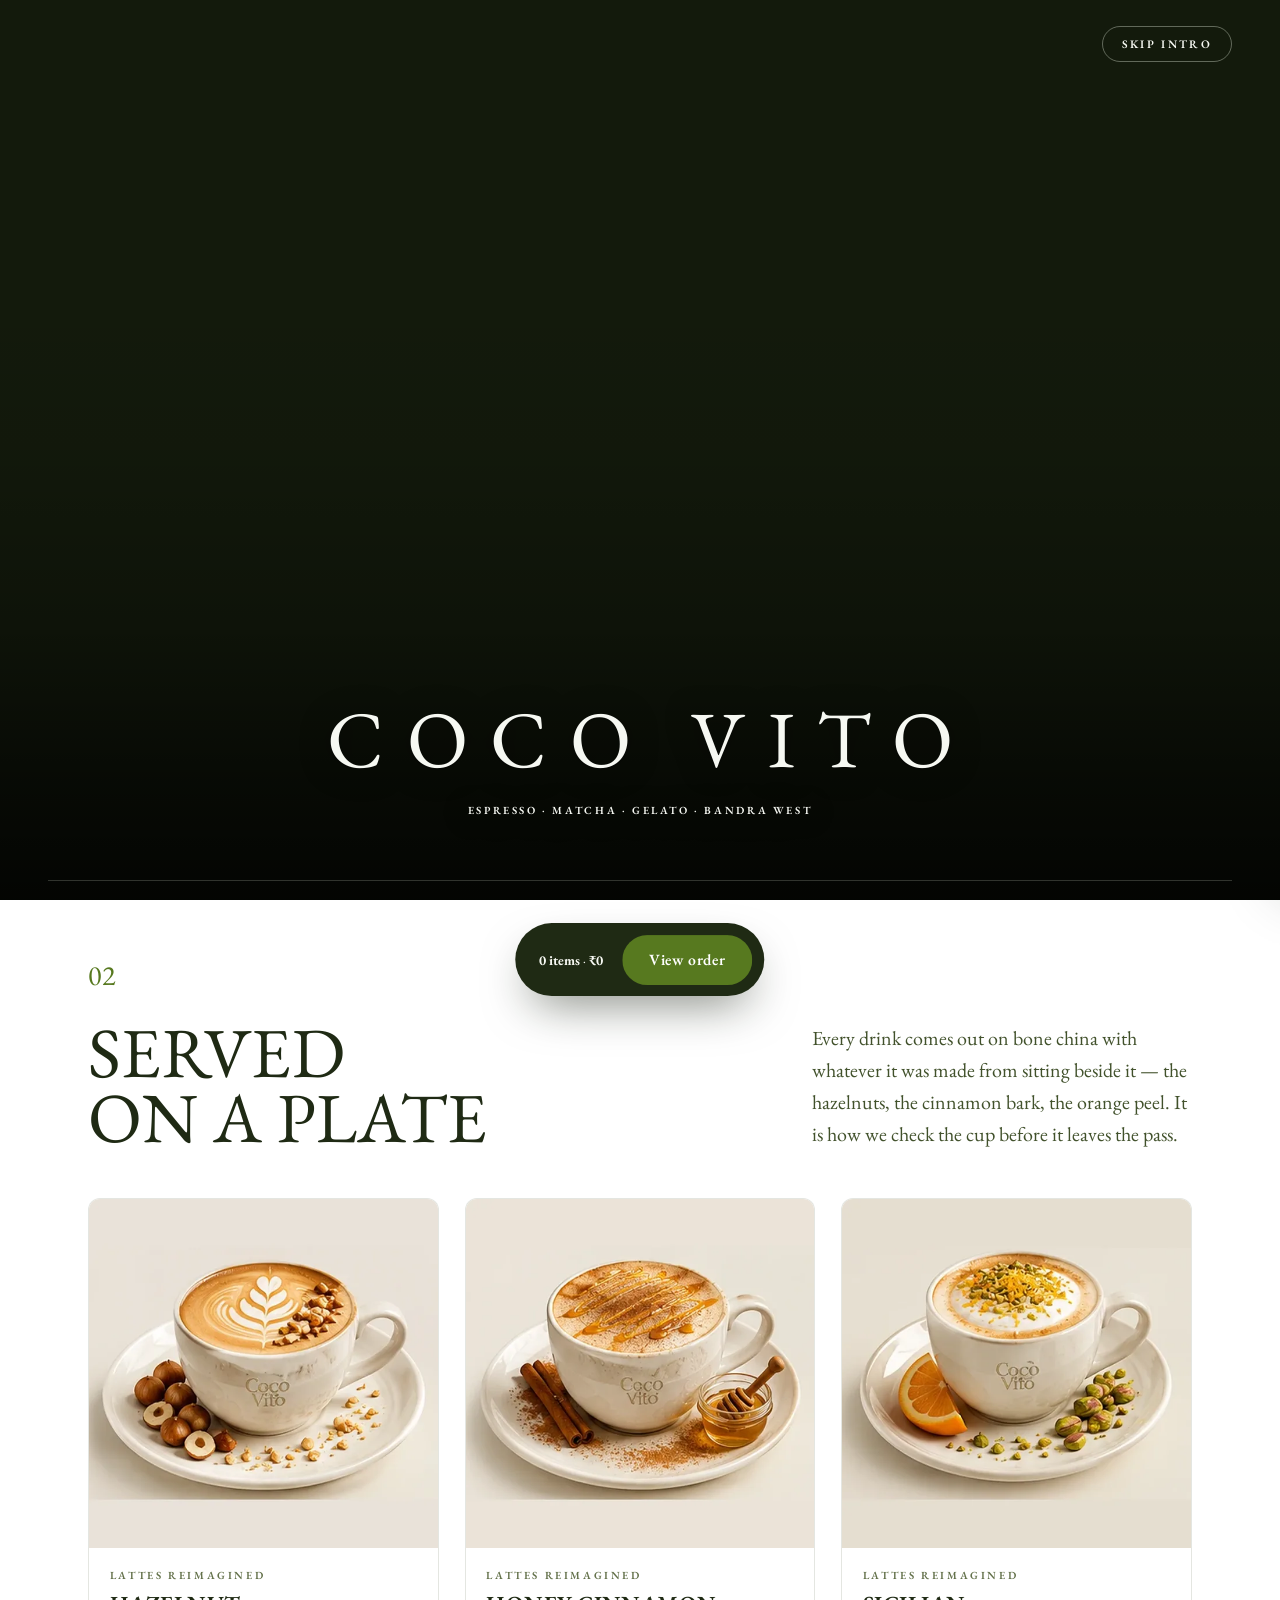
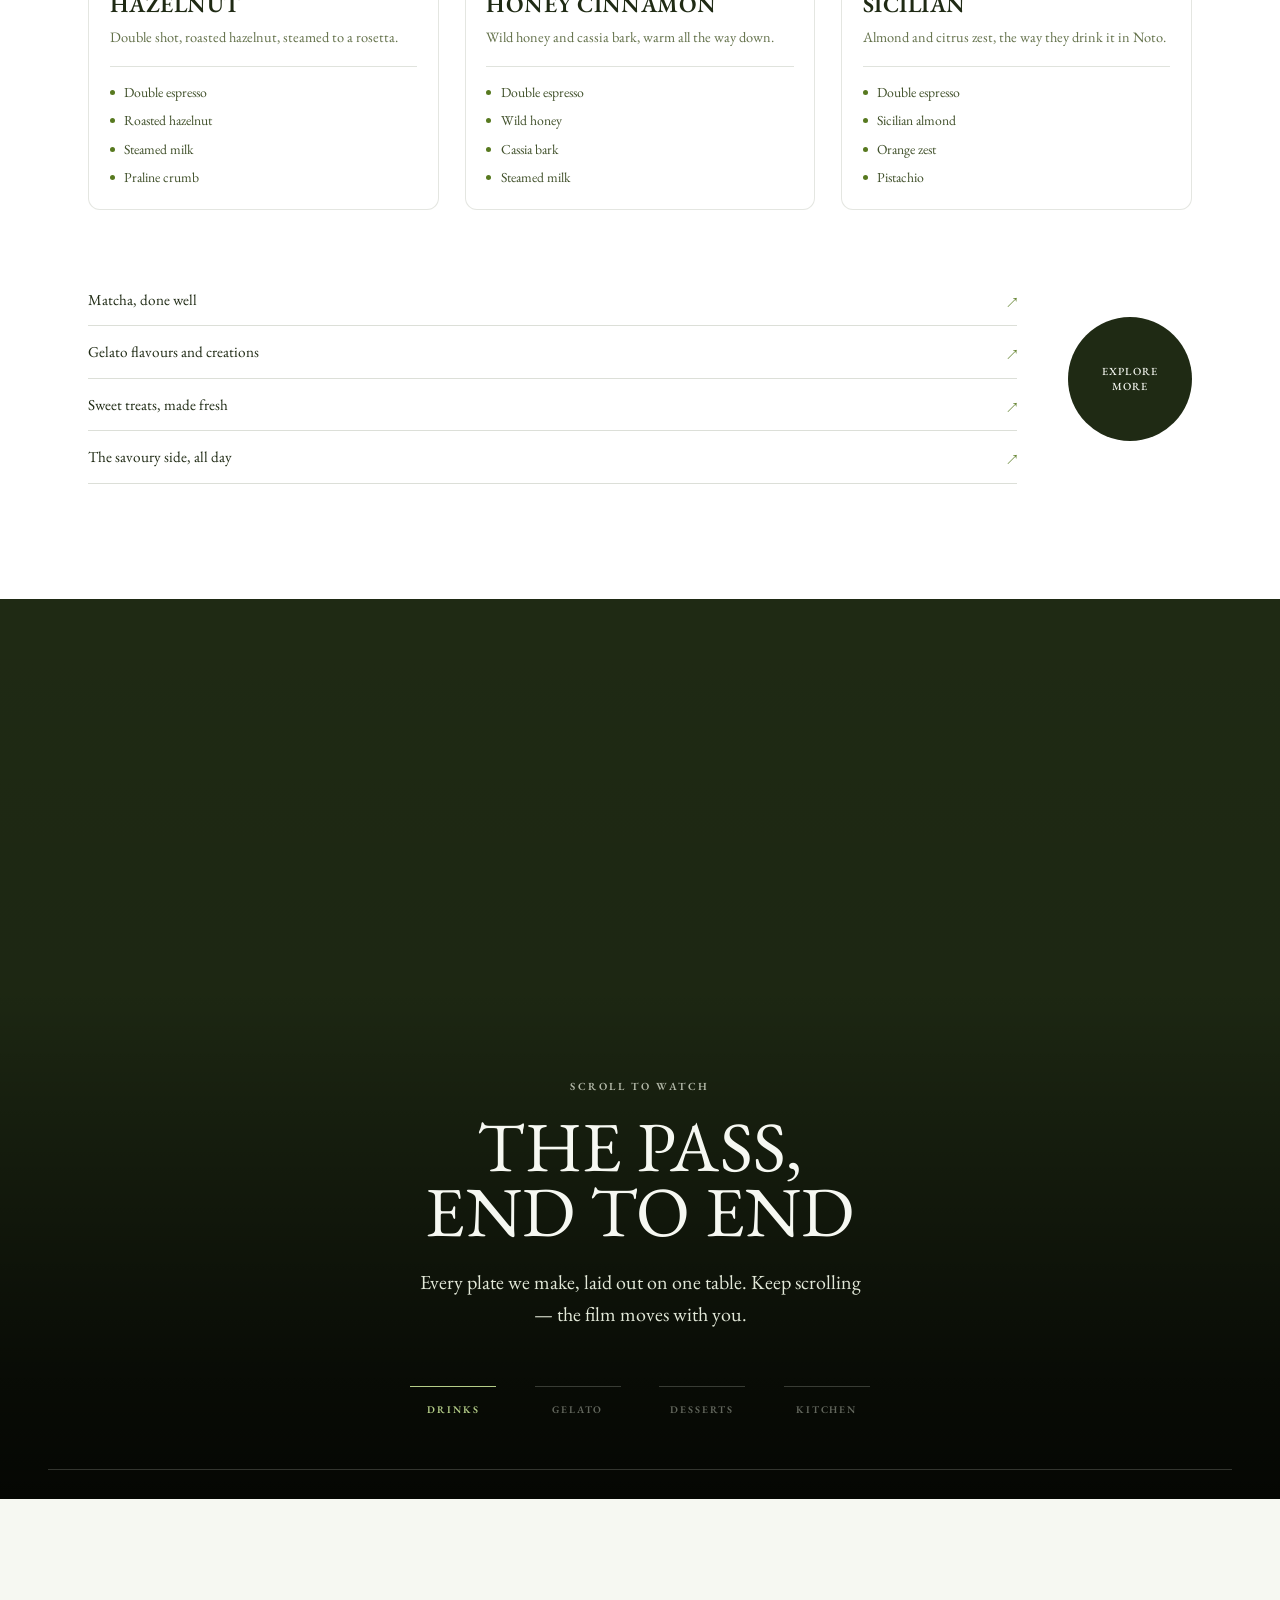
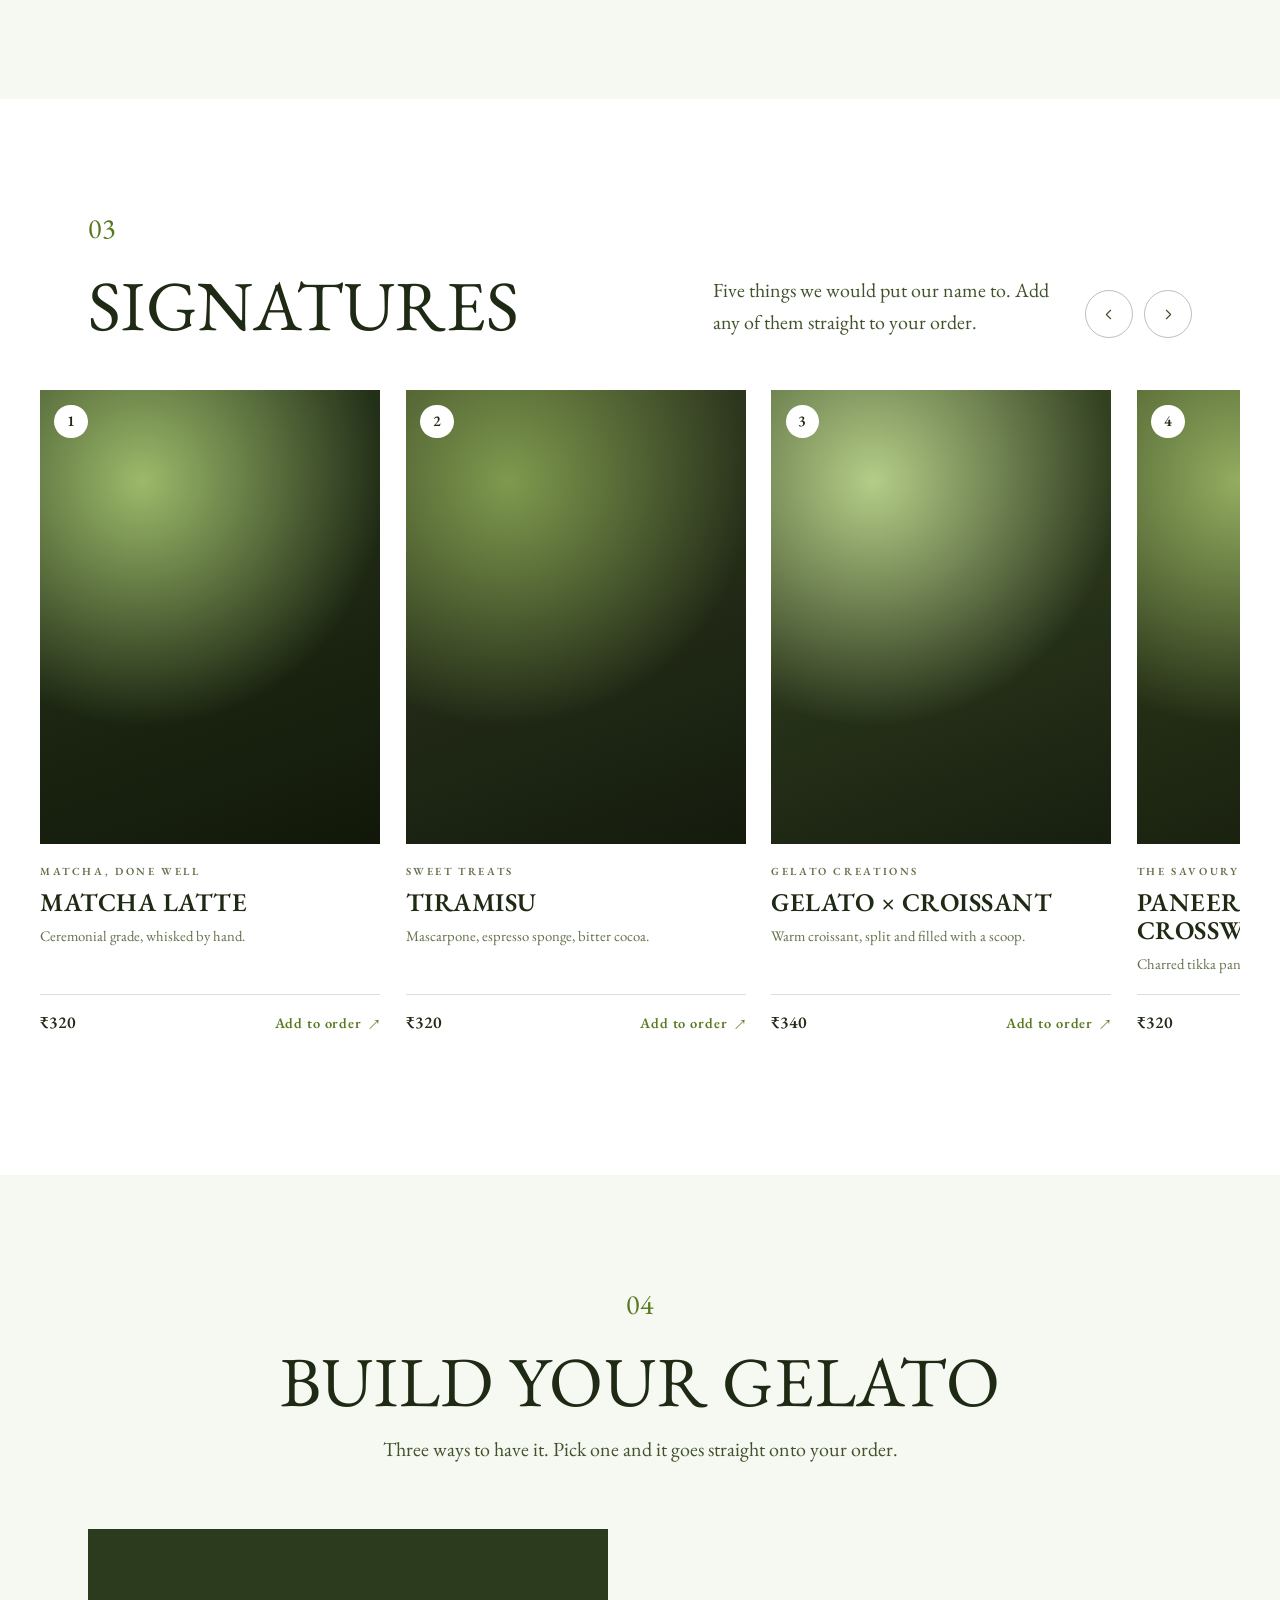
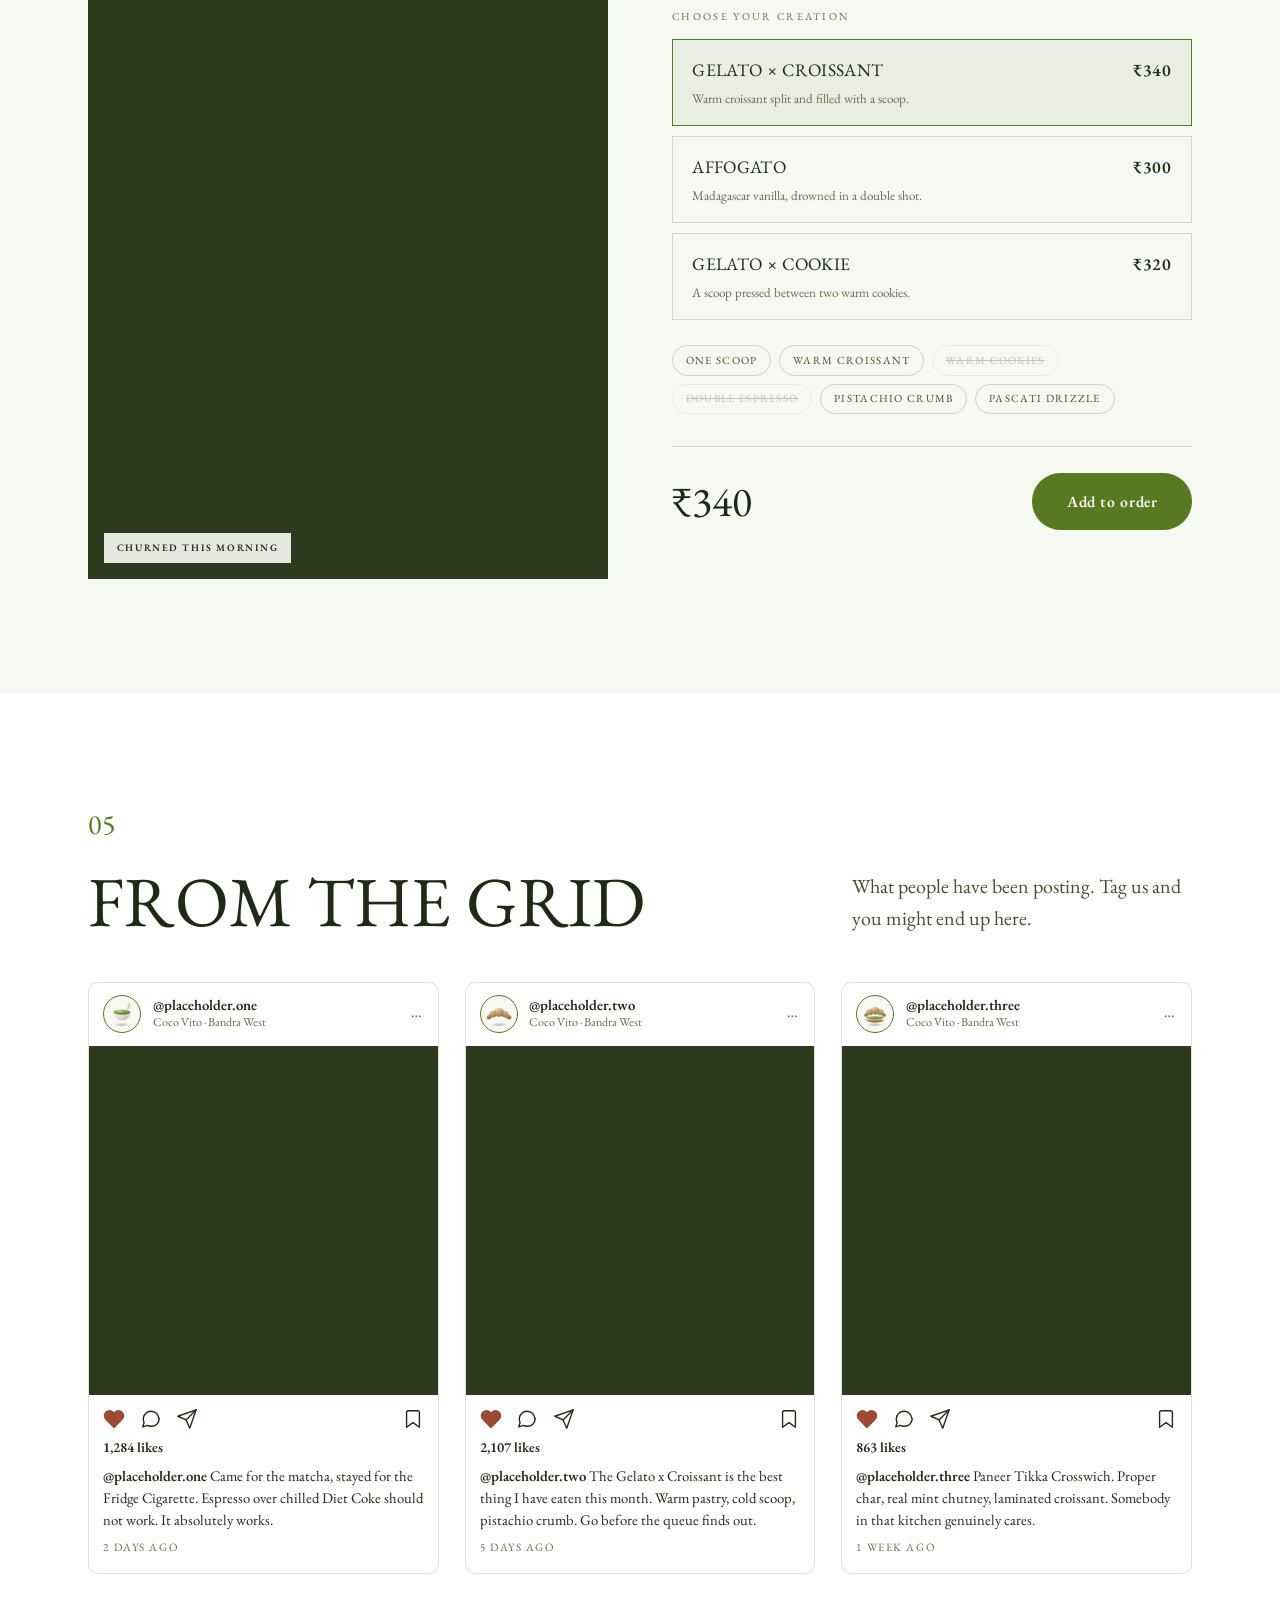
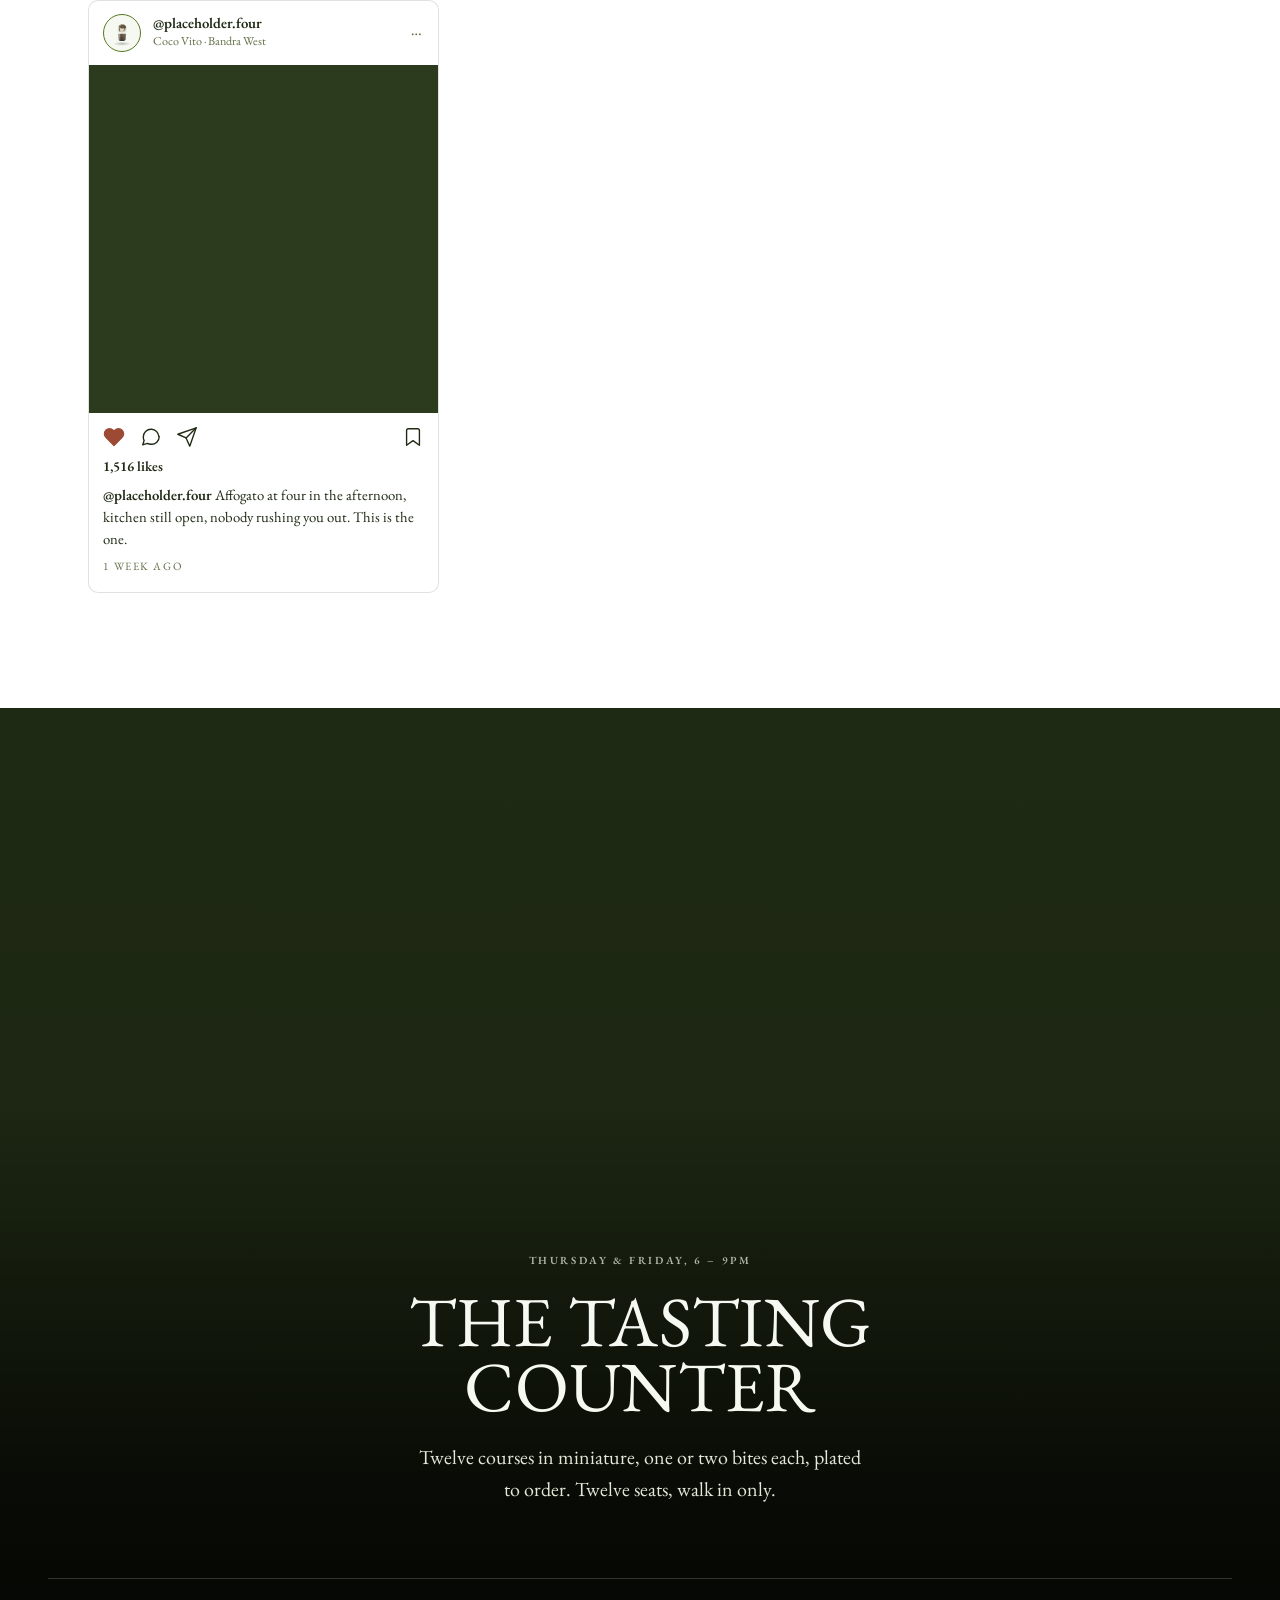
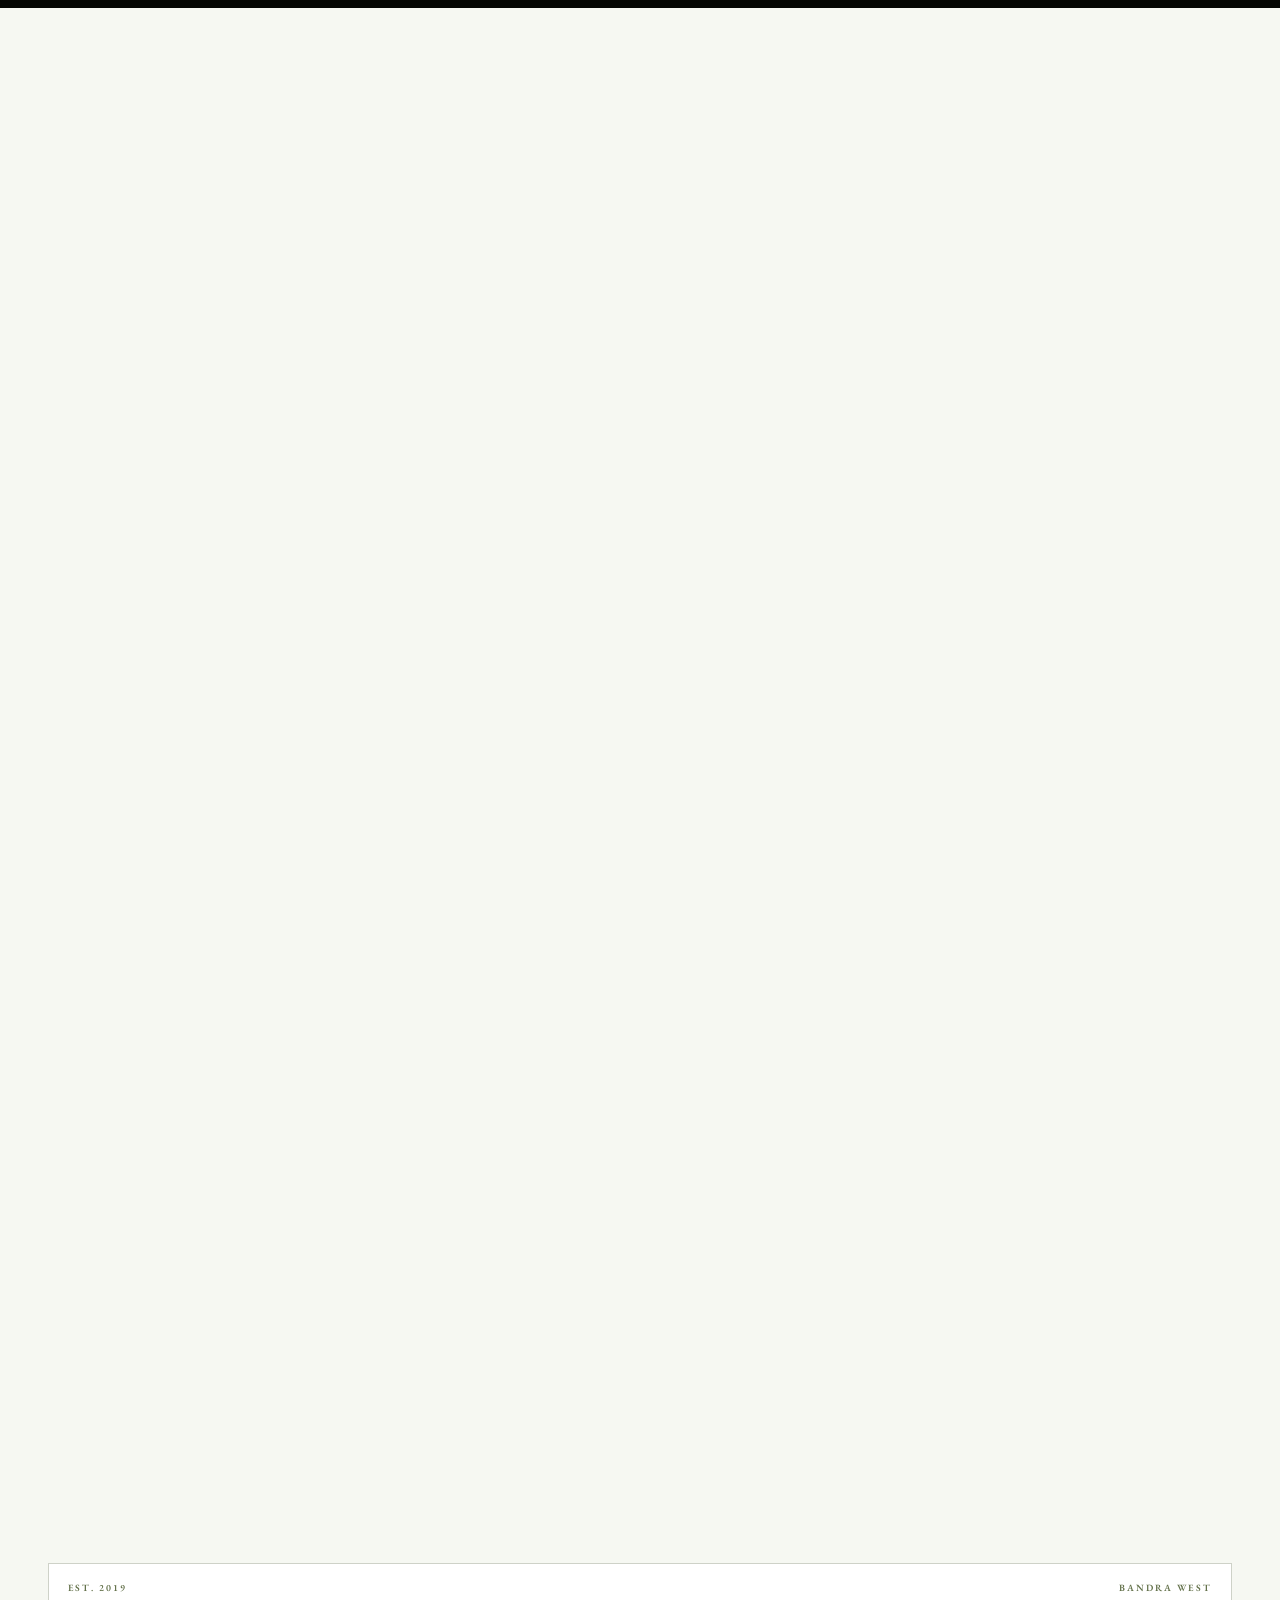
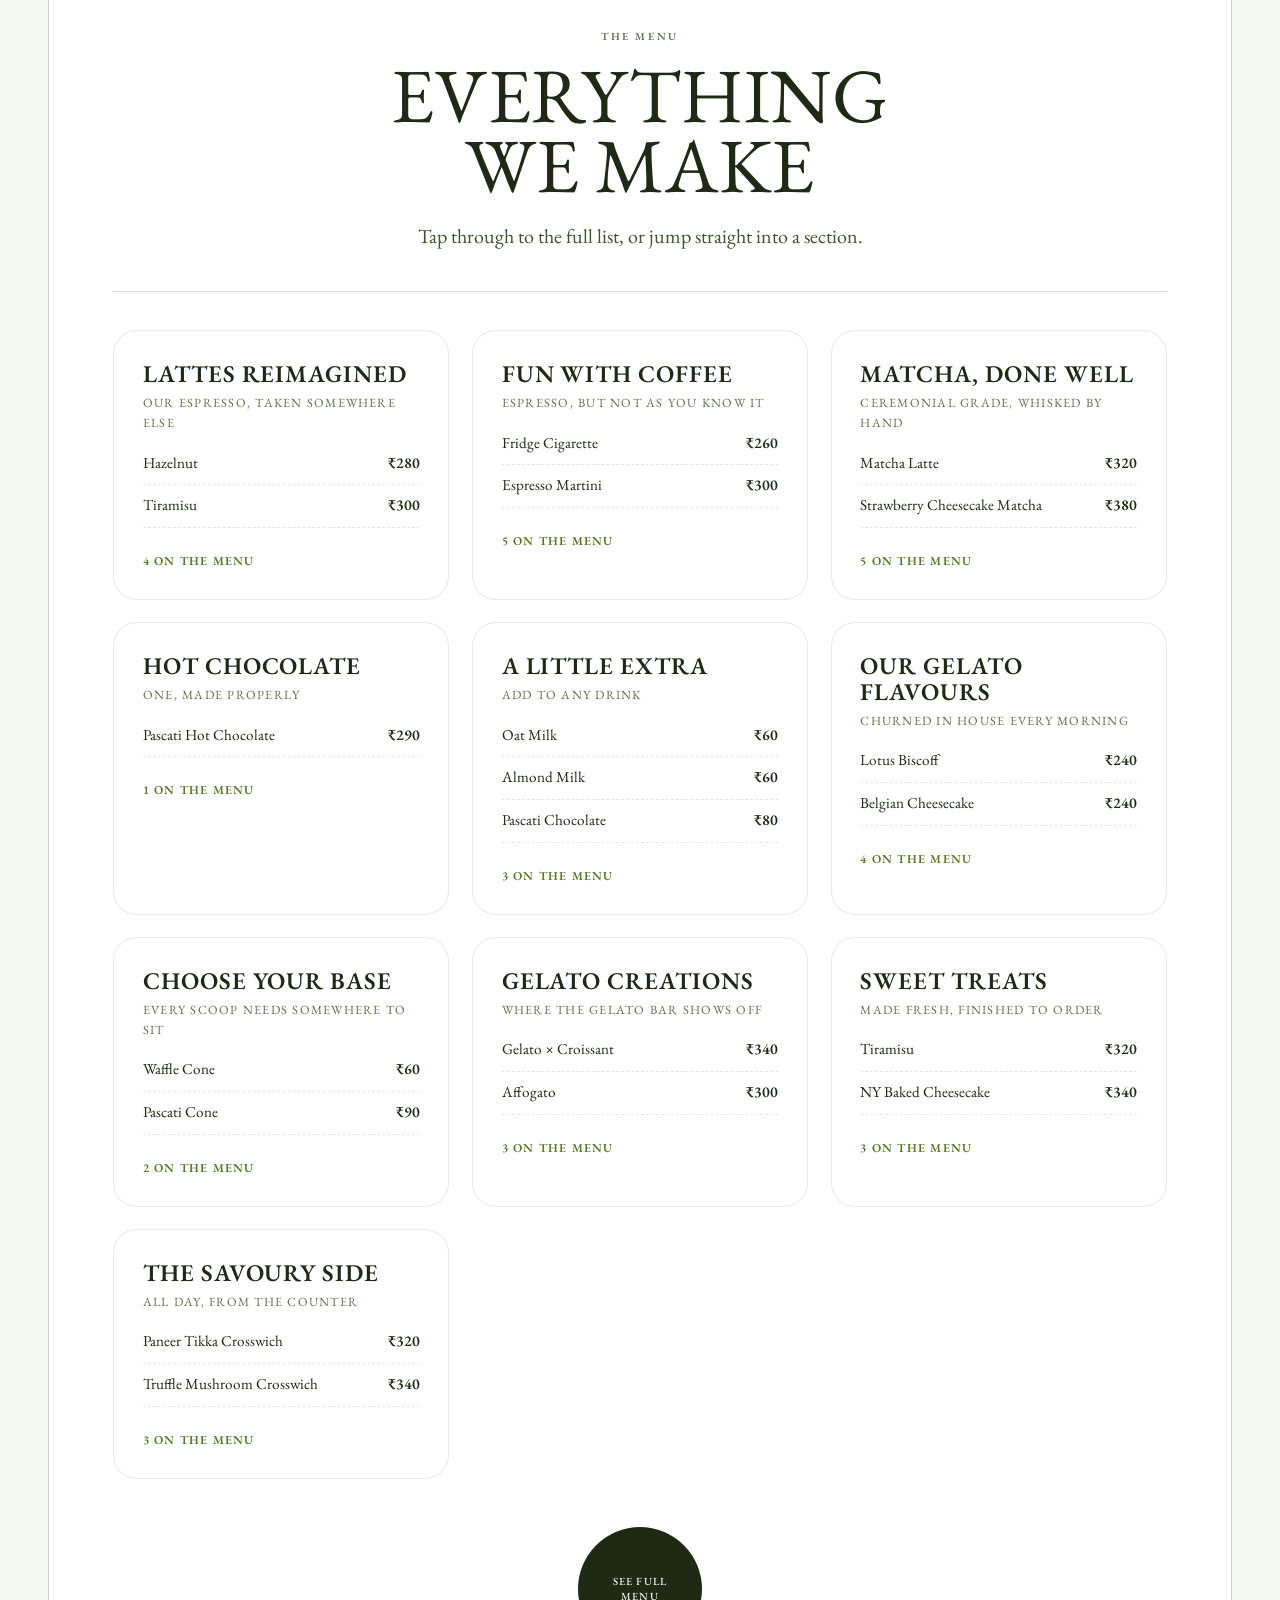
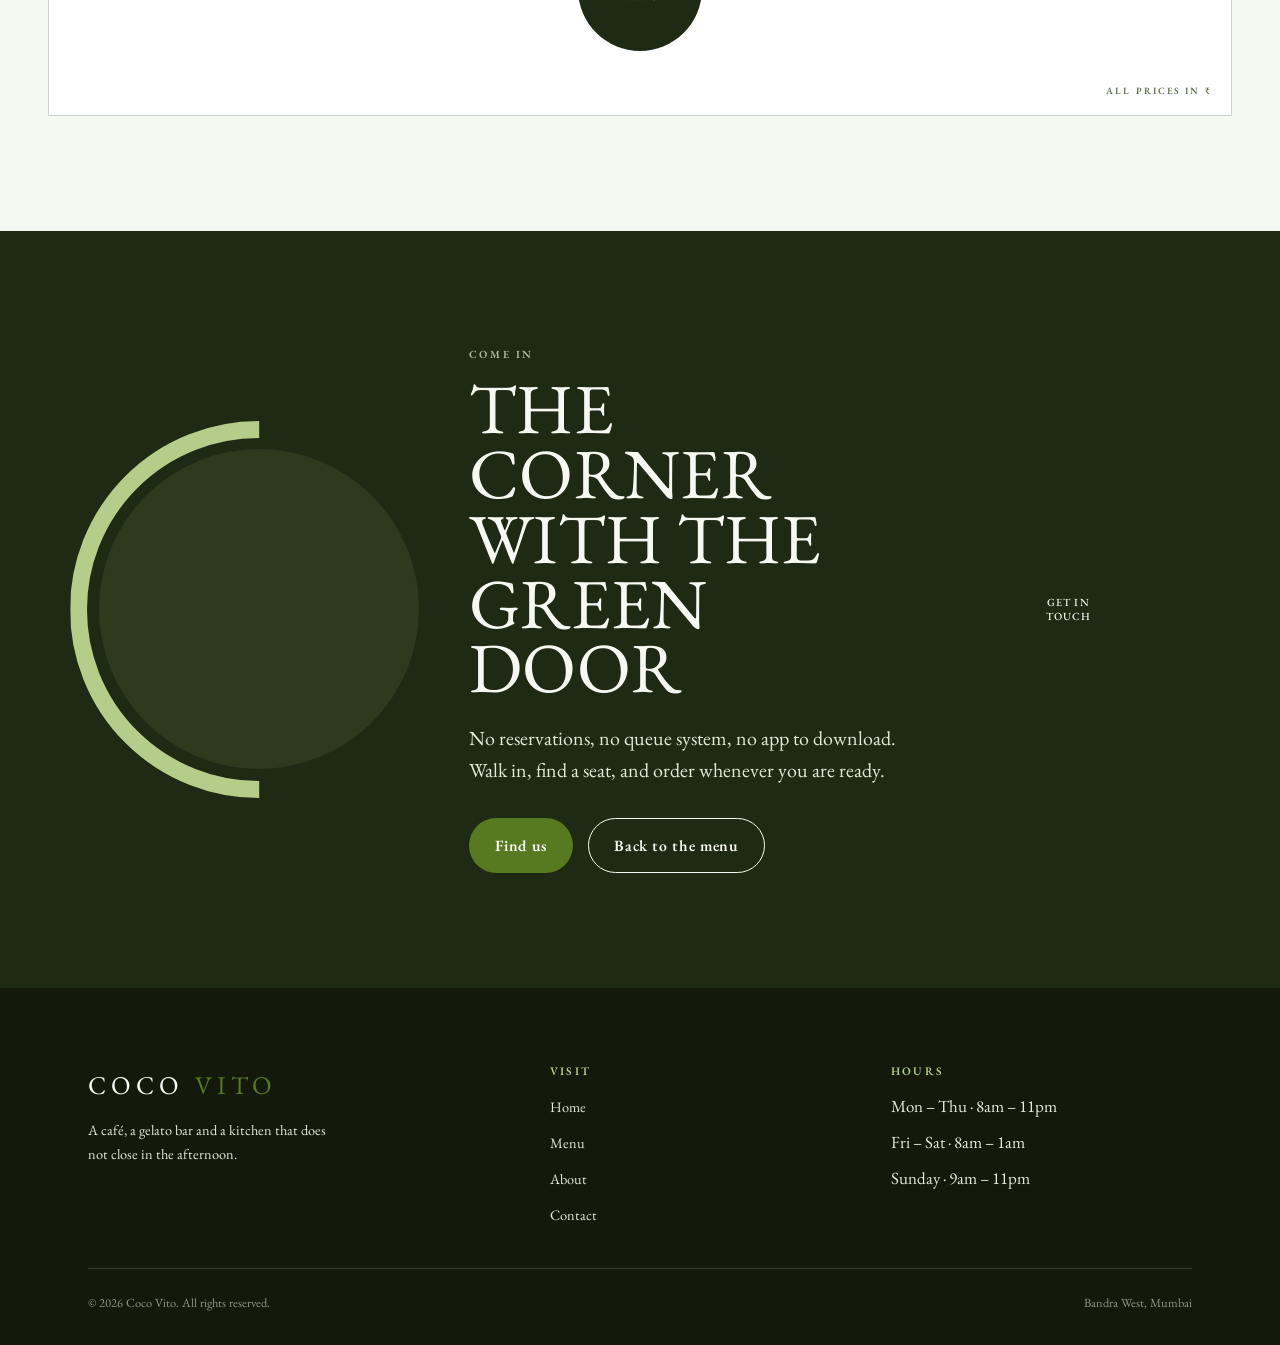
==== index.html @ 3df112be "first commit" ====
<!doctype html>
<html lang="en">
<head>
<meta charset="utf-8">
<meta name="viewport" content="width=device-width, initial-scale=1">
<title>Coco Vito — Café, Gelato Bar &amp; All Day Kitchen</title>
<meta name="description" content="Coco Vito is a specialty café and gelato bar. Browse the menu, build your order on your phone, and show it at the counter.">
<link rel="preconnect" href="https://fonts.googleapis.com">
<link rel="preconnect" href="https://fonts.gstatic.com" crossorigin>
<link href="https://fonts.googleapis.com/css2?family=EB+Garamond:ital,wght@0,400;0,500;0,600;0,700;1,400;1,500&display=swap" rel="stylesheet">
<link rel="stylesheet" href="assets/css/styles.css?v=24">
<link rel="stylesheet" href="assets/css/editorial.css?v=24">
</head>
<body>

<!-- ======================================================== intro film -->
<div class="intro" id="intro" role="dialog" aria-label="Welcome to Coco Vito">
  <video src="assets/video/opener.mp4" muted playsinline preload="auto"></video>
  <div class="intro__inner">
    <p class="intro__brand">Coco Vito</p>
    <p class="label intro__tag">Espresso · Matcha · Gelato · Bandra West</p>
  </div>
  <button class="intro__skip" type="button" data-intro-skip>Skip intro</button>
  <div class="intro__bar"><span data-intro-bar></span></div>
</div>

<header class="site-header">
  <div class="wrap">
    <a class="brand" href="index.html">Coco<span>&nbsp;Vito</span></a>

    <nav class="nav" id="nav" aria-label="Main">
      <a href="index.html" aria-current="page">Home</a>
      <a href="menu.html">Menu</a>
      <a href="about.html">About</a>
      <a href="contact.html">Contact</a>
    </nav>

    <div style="display:flex;align-items:center;gap:.6rem">
      <button class="order-pill" type="button" data-open-order>
        My order
        <span class="order-pill__count" data-order-count hidden>0</span>
      </button>
      <button class="nav-toggle" id="navToggle" type="button" aria-label="Menu" aria-expanded="false" aria-controls="nav">
        <svg width="22" height="22" viewBox="0 0 24 24" fill="none" stroke="currentColor" stroke-width="2" stroke-linecap="round">
          <path d="M3 6h18M3 12h18M3 18h18"/>
        </svg>
      </button>
    </div>
  </div>
</header>

<main>

  <!-- ============================================================ hero -->
  <section class="hero--editorial hero--film">
    <div class="hero__bg">
      <!-- the clip opens on an appliance panel and goes dark after ~6.3s;
           this window is the pour -->
      <video src="assets/video/matcha.mp4" autoplay muted loop playsinline
             preload="auto" data-start="2.6" data-end="6.2"></video>
    </div>

    <div class="wrap">
      <div class="hero__top">
        <p class="label">Bandra West, Mumbai</p>
        <p class="label">Whisked to order</p>
      </div>

      <div class="hero__title">
        <h1 class="display display--xl">
          Made<span class="hero__inline-plate">
            <video src="assets/video/dessert.mp4" autoplay muted loop playsinline preload="metadata"></video>
          </span>Slow,<br>Served All Day
        </h1>
      </div>

      <div class="hero__foot">
        <div class="hero__foot-copy">
          <p class="num">01</p>
          <hr class="rule" style="margin:.9rem 0 1.2rem">
          <p class="lede">
            Espresso pulled to order, gelato churned every morning, and a
            kitchen that runs from eleven until close. Build your order here,
            then show it at the counter.
          </p>
          <div class="hero__actions">
            <a class="btn btn--accent" href="menu.html">See the menu</a>
            <a class="btn btn--ghost" href="about.html">Our story</a>
          </div>
        </div>

        <div class="hero__foot-orb">
          <a class="orb" href="#builder">Explore<br>Dishes</a>
          <p class="label" style="text-align:center">Open today<br>8am – 11pm</p>
        </div>
      </div>
    </div>
  </section>

  <!-- ================================================== plated drinks -->
  <section class="section section--paper" id="drinks">
    <div class="wrap">

      <div class="sig-head reveal">
        <div>
          <p class="num">02</p>
          <h2 class="display display--lg" style="margin:.7rem 0 0">Served<br>On A Plate</h2>
        </div>
        <p class="lede" style="max-width:38ch;margin:0">
          Every drink comes out on bone china with whatever it was made from
          sitting beside it — the hazelnuts, the cinnamon bark, the orange peel.
          It is how we check the cup before it leaves the pass.
        </p>
      </div>

      <div class="plate-grid" id="plateGrid"></div>

      <div class="drinks-foot reveal">
        <ul class="index-list">
          <li><a href="menu.html#matcha">Matcha, done well <span class="arrow">&#8599;</span></a></li>
          <li><a href="menu.html#gelato">Gelato flavours and creations <span class="arrow">&#8599;</span></a></li>
          <li><a href="menu.html#sweet">Sweet treats, made fresh <span class="arrow">&#8599;</span></a></li>
          <li><a href="menu.html#savoury">The savoury side, all day <span class="arrow">&#8599;</span></a></li>
        </ul>
        <a class="orb" href="menu.html">Explore<br>More</a>
      </div>

    </div>
  </section>

  <!-- ================================================= scroll film 01 -->
  <section class="film" data-film style="height:300vh">
    <div class="film__pin">
      <video class="film__video" src="assets/video/menu-film.mp4" muted playsinline preload="auto"></video>

      <div class="film__copy">
        <p class="label label--light">Scroll to watch</p>
        <h2 class="display display--lg" style="margin:1.2rem 0 1.4rem">The pass,<br>end to end</h2>
        <p class="lede" style="max-width:46ch">
          Every plate we make, laid out on one table. Keep scrolling — the film
          moves with you.
        </p>

        <div class="film__steps">
          <div class="film__step" data-film-step>Drinks</div>
          <div class="film__step" data-film-step>Gelato</div>
          <div class="film__step" data-film-step>Desserts</div>
          <div class="film__step" data-film-step>Kitchen</div>
        </div>
      </div>

      <div class="film__progress"><span data-film-progress></span></div>
    </div>
  </section>

  <!-- ===================================================== signatures -->
  <section class="section section--paper">
    <div class="wrap">
      <div class="sig-head reveal">
        <div>
          <p class="num">03</p>
          <h2 class="display display--lg" style="margin:.7rem 0 0">Signatures</h2>
        </div>
        <div style="display:flex;align-items:flex-end;gap:2rem;flex-wrap:wrap">
          <p class="lede" style="max-width:34ch;margin:0">
            Five things we would put our name to. Add any of them straight to
            your order.
          </p>
          <div class="sig-nav">
            <button class="round-btn" type="button" data-sig-prev aria-label="Previous signatures">
              <svg width="17" height="17" viewBox="0 0 24 24" fill="none" stroke="currentColor" stroke-width="1.6" stroke-linecap="round" stroke-linejoin="round"><path d="M15 18l-6-6 6-6"/></svg>
            </button>
            <button class="round-btn" type="button" data-sig-next aria-label="More signatures">
              <svg width="17" height="17" viewBox="0 0 24 24" fill="none" stroke="currentColor" stroke-width="1.6" stroke-linecap="round" stroke-linejoin="round"><path d="M9 18l6-6-6-6"/></svg>
            </button>
          </div>
        </div>
      </div>
    </div>

    <div class="wrap">
      <div class="sig-rail" id="sigRail" role="list" aria-label="Signature dishes"></div>
    </div>
  </section>

  <!-- ================================================ gelato creations -->
  <section class="section" id="builder">
    <div class="wrap">
      <div class="section-head reveal" style="text-align:center">
        <p class="num">04</p>
        <h2 class="display display--lg" style="margin:.8rem 0 1.2rem">Build Your Gelato</h2>
        <p class="lede" style="margin-inline:auto">
          Three ways to have it. Pick one and it goes straight onto your order.
        </p>
      </div>

      <div class="fries">
        <div class="fries__media">
          <video src="assets/video/dessert.mp4" autoplay muted loop playsinline preload="metadata"></video>
          <span class="fries__badge">Churned this morning</span>
        </div>

        <div>
          <fieldset class="picker" id="builderPicker">
            <legend>Choose your creation</legend>

            <label class="option">
              <input type="radio" name="builder" value="gelato-croissant" checked
                     data-toppings="scoop,croissant,pistachio,drizzle">
              <span class="option__box">
                <span class="option__name">Gelato &#215; Croissant</span>
                <span class="option__price">&#8377;340</span>
                <span class="option__note">Warm croissant split and filled with a scoop.</span>
              </span>
            </label>

            <label class="option">
              <input type="radio" name="builder" value="affogato" data-toppings="scoop,espresso">
              <span class="option__box">
                <span class="option__name">Affogato</span>
                <span class="option__price">&#8377;300</span>
                <span class="option__note">Madagascar vanilla, drowned in a double shot.</span>
              </span>
            </label>

            <label class="option">
              <input type="radio" name="builder" value="gelato-cookie" data-toppings="scoop,cookie,drizzle">
              <span class="option__box">
                <span class="option__name">Gelato &#215; Cookie</span>
                <span class="option__price">&#8377;320</span>
                <span class="option__note">A scoop pressed between two warm cookies.</span>
              </span>
            </label>
          </fieldset>

          <ul class="loadout" aria-label="What goes into it">
            <li data-topping="scoop">One scoop</li>
            <li data-topping="croissant">Warm croissant</li>
            <li data-topping="cookie">Warm cookies</li>
            <li data-topping="espresso">Double espresso</li>
            <li data-topping="pistachio">Pistachio crumb</li>
            <li data-topping="drizzle">Pascati drizzle</li>
          </ul>

          <div class="fries__cta">
            <span class="fries__total" id="builderTotal">&#8377;340</span>
            <button class="btn btn--accent btn--lg" type="button" id="builderAdd" data-id="gelato-croissant">
              Add to order
            </button>
          </div>
        </div>
      </div>
    </div>
  </section>

  <!-- ========================================================= reviews -->
  <section class="section section--paper">
    <div class="wrap">
      <div class="sig-head reveal">
        <div>
          <p class="num">05</p>
          <h2 class="display display--lg" style="margin:.7rem 0 0">From The Grid</h2>
        </div>
        <p class="lede" style="max-width:34ch;margin:0">
          What people have been posting. Tag us and you might end up here.
        </p>
      </div>

      <div class="ig-rail" id="igRail"></div>
    </div>
  </section>

  <!-- ================================================= scroll film 02 -->
  <section class="film" data-film style="height:260vh">
    <div class="film__pin">
      <video class="film__video" src="assets/video/living-menu-1.mp4" muted playsinline preload="auto"></video>

      <div class="film__copy">
        <p class="label label--light">Thursday &amp; Friday, 6 – 9pm</p>
        <h2 class="display display--lg" style="margin:1.2rem 0 1.4rem">The Tasting<br>Counter</h2>
        <p class="lede" style="max-width:46ch">
          Twelve courses in miniature, one or two bites each, plated to order.
          Twelve seats, walk in only.
        </p>
      </div>

      <div class="film__progress"><span data-film-progress></span></div>
    </div>
  </section>

  <!-- ==================================================== framed menu -->
  <section class="section">
    <div class="wrap wrap--wide">
      <div class="frame reveal">
        <span class="frame__corner frame__corner--tl">Est. 2019</span>
        <span class="frame__corner frame__corner--tr">Bandra West</span>
        <span class="frame__corner frame__corner--br">All prices in &#8377;</span>

        <div class="frame__head">
          <p class="label">The menu</p>
          <h2 class="display display--lg">Everything<br>We Make</h2>
          <p class="lede">Tap through to the full list, or jump straight into a section.</p>
        </div>

        <div class="teaser" id="menuTeaser"></div>

        <div style="display:flex;justify-content:center;margin-top:clamp(2rem,4vw,3rem)">
          <a class="orb" href="menu.html">See full<br>Menu</a>
        </div>
      </div>
    </div>
  </section>

  <!-- ======================================================= closing -->
  <section class="section section--dark">
    <div class="wrap">
      <div class="split">
        <div class="split__media">
          <div class="plate-wrap plate-wrap--soft">
            <div class="plate">
              <video src="assets/video/living-menu-2.mp4" autoplay muted loop playsinline preload="metadata"></video>
            </div>
          </div>
        </div>
        <div class="split__body">
          <p class="label label--light">Come in</p>
          <h2 class="display display--lg" style="margin:.8rem 0 1.4rem">The Corner<br>With The Green Door</h2>
          <p class="lede">
            No reservations, no queue system, no app to download. Walk in, find a
            seat, and order whenever you are ready.
          </p>
          <div class="hero__actions" style="margin-top:2rem">
            <a class="btn btn--accent" href="contact.html">Find us</a>
            <a class="btn btn--ghost" href="menu.html">Back to the menu</a>
          </div>
        </div>
        <div class="split__aside">
          <a class="orb" href="contact.html">Get in<br>Touch</a>
        </div>
      </div>
    </div>
  </section>

</main>

<footer class="site-footer">
  <div class="wrap">
    <div class="footer-grid">
      <div>
        <div class="footer-brand">Coco<span>&nbsp;Vito</span></div>
        <p style="max-width:34ch;font-size:.9rem">
          A café, a gelato bar and a kitchen that does not close in the afternoon.
        </p>
      </div>
      <div>
        <h4>Visit</h4>
        <ul>
          <li><a href="index.html">Home</a></li>
          <li><a href="menu.html">Menu</a></li>
          <li><a href="about.html">About</a></li>
          <li><a href="contact.html">Contact</a></li>
        </ul>
      </div>
      <div>
        <h4>Hours</h4>
        <ul>
          <li>Mon – Thu · 8am – 11pm</li>
          <li>Fri – Sat · 8am – 1am</li>
          <li>Sunday · 9am – 11pm</li>
        </ul>
      </div>
    </div>
    <div class="footer-bottom">
      <span>© <span id="year">2026</span> Coco Vito. All rights reserved.</span>
      <span>Bandra West, Mumbai</span>
    </div>
  </div>
</footer>

<!-- ===================================================== order chrome -->

<div class="order-bar" id="orderBar">
  <span class="order-bar__text"><b data-order-items>0 items</b> · <b data-order-total>₹0</b></span>
  <button class="btn btn--accent" type="button" data-open-order>View order</button>
</div>

<div class="scrim" id="scrim"></div>

<aside class="drawer" id="drawer" aria-hidden="true" aria-label="Your order">
  <div class="drawer__head">
    <h2>Your order</h2>
    <button class="icon-btn" id="drawerClose" type="button" data-close-order aria-label="Close order">
      <svg width="22" height="22" viewBox="0 0 24 24" fill="none" stroke="currentColor" stroke-width="2" stroke-linecap="round"><path d="M18 6L6 18M6 6l12 12"/></svg>
    </button>
  </div>
  <div class="drawer__body" id="drawerBody"></div>
  <div class="drawer__foot">
    <div class="totals">
      <span class="totals__label" data-order-items>0 items</span>
      <span class="totals__value" data-order-total>₹0</span>
    </div>
    <button class="btn btn--accent btn--block btn--lg" type="button" data-show-counter>Show at counter</button>
    <button class="link-btn" type="button" data-clear>Clear this order</button>
  </div>
</aside>

<section class="counter" id="counter" aria-hidden="true" aria-label="Order for the counter">
  <div class="counter__head">
    <div class="counter__brand">Coco Vito</div>
    <div class="counter__code" id="counterCode">—</div>
    <p class="counter__hint" id="counterHint"></p>
  </div>
  <div class="counter__body" id="counterBody"></div>
  <div class="counter__foot">
    <div class="counter__total">
      <span>Total to pay</span>
      <b id="counterTotalValue">₹0</b>
    </div>
    <div class="counter__actions">
      <button class="btn btn--ghost" type="button" id="counterCopy">Copy</button>
      <button class="btn" type="button" id="counterClose" data-close-counter>Done</button>
    </div>
  </div>
</section>

<div class="toast" id="toast" role="status" aria-live="polite"></div>

<script src="assets/js/icons.js?v=24"></script>
<script src="assets/js/menu-data.js?v=24"></script>
<script src="assets/js/app.js?v=24"></script>
<script>document.getElementById('year').textContent = new Date().getFullYear();</script>
</body>
</html>
---- assets/css/styles.css ----
/* ==========================================================================
   Coco Vito — café, gelato bar, all-day kitchen
   ========================================================================== */

:root {
  /* Colour — olive green and white, nothing else. The range runs from a
     near-black olive through to white, and the accent is a brighter, grassier
     olive so it separates from the muted olive used for body text. */

  /* olive, darkest to lightest */
  --ink:        #131A0C;   /* footer */
  --deep:       #1F2A14;   /* dark sections, primary buttons */
  --deep-2:     #2C3A1E;   /* cards sitting on dark sections */
  --olive:      #41512B;   /* body text and borders on light */
  --sage:       #63714A;   /* muted text — dark enough to clear 4.5:1 on --linen */

  /* accents */
  --accent:      #57791F;  /* links, buttons, prices — 5:1 on white */
  --accent-soft: #B4CD88;  /* accent on dark backgrounds */
  --alert:       #9C4A33;  /* destructive / clear — the one non-olive, by design */

  /* white, faintly warmed toward olive so it does not go blue next to green */
  --mist:        #E3E9D9;  /* light text on dark */
  --linen:       #F6F8F2;  /* page background */
  --paper:       #FFFFFF;  /* cards and alternating sections */

  /* diet markers stay conventional — not part of the theme */
  --veg:        #4C9A4C;
  --nonveg:     #B5452F;

  /* type */
  /* One typeface for the whole site. EB Garamond holds up from an 11px
     tracked label to a 96px headline, which a Didone does not. */
  --display: "EB Garamond", Garamond, Georgia, serif;
  --sans: "EB Garamond", Garamond, Georgia, serif;

  /* metrics */
  --maxw: 1200px;
  --gutter: clamp(1.25rem, 4vw, 3rem);
  --radius: 14px;
  --radius-lg: 24px;
  --header-h: 72px;

  /* motion */
  --ease: cubic-bezier(.22, .61, .36, 1);
}

* { box-sizing: border-box; }

html { scroll-behavior: smooth; scroll-padding-top: calc(var(--header-h) + 16px); }

body {
  margin: 0;
  background: var(--linen);
  color: var(--deep);
  font-family: var(--sans);
  font-size: 16px;
  line-height: 1.65;
  -webkit-font-smoothing: antialiased;
  overflow-x: hidden;
}

body.is-locked { overflow: hidden; }

img, video { display: block; max-width: 100%; }

a { color: inherit; }

h1, h2, h3, h4 {
  font-family: var(--display);
  font-weight: 600;
  line-height: 1.08;
  letter-spacing: -0.02em;
  margin: 0;
}

h1 { font-size: clamp(2.6rem, 7vw, 5.2rem); }
h2 { font-size: clamp(2rem, 4.4vw, 3.4rem); }
h3 { font-size: clamp(1.25rem, 2vw, 1.6rem); }

p { margin: 0 0 1.1em; }

.wrap {
  width: 100%;
  max-width: var(--maxw);
  margin-inline: auto;
  padding-inline: var(--gutter);
}

.eyebrow {
  font-size: .72rem;
  letter-spacing: .22em;
  text-transform: uppercase;
  font-weight: 600;
  color: var(--accent);
  margin: 0 0 1rem;
}

.lede {
  font-size: clamp(1.05rem, 1.6vw, 1.25rem);
  color: var(--olive);
  max-width: 52ch;
}

.section { padding: clamp(4rem, 9vw, 8rem) 0; }
.section--dark { background: var(--deep); color: var(--linen); }
.section--dark .lede { color: var(--mist); }
.section--paper { background: var(--paper); }

.section-head { margin-bottom: clamp(2.5rem, 5vw, 4rem); }

/* ---------- buttons ---------- */

.btn {
  display: inline-flex;
  align-items: center;
  justify-content: center;
  gap: .55rem;
  font-family: var(--sans);
  font-size: .9rem;
  font-weight: 600;
  letter-spacing: .02em;
  padding: .85rem 1.6rem;
  border-radius: 100px;
  border: 1px solid transparent;
  background: var(--deep);
  color: var(--linen);
  cursor: pointer;
  text-decoration: none;
  transition: transform .25s var(--ease), background .25s var(--ease), color .25s var(--ease);
}
.btn:hover { transform: translateY(-2px); }
.btn:active { transform: translateY(0); }
.btn--accent { background: var(--accent); color: #fff; }
.btn--ghost { background: transparent; border-color: currentColor; color: inherit; }
.btn--ghost:hover { background: var(--deep); color: var(--linen); border-color: var(--deep); }
.section--dark .btn--ghost:hover { background: var(--linen); color: var(--deep); border-color: var(--linen); }
.btn--block { width: 100%; }
.btn--lg { padding: 1.05rem 2.1rem; font-size: 1rem; }

:focus-visible { outline: 2px solid var(--accent); outline-offset: 3px; border-radius: 4px; }

/* ---------- header ---------- */

.site-header {
  position: sticky;
  top: 0;
  z-index: 60;
  height: var(--header-h);
  display: flex;
  align-items: center;
  background: transparent;
  border-bottom: 1px solid transparent;
  /* fast: a slow fade leaves a window where the page shows through the bar */
  transition: background .16s linear, border-color .16s linear,
              backdrop-filter .16s linear;
}

/* Only once you have scrolled does it take on a surface. */
.site-header.is-stuck {
  /* near opaque: at 76% the page scrolled visibly behind the bar */
  background: color-mix(in srgb, var(--linen) 96%, transparent);
  backdrop-filter: blur(16px) saturate(140%);
  border-bottom-color: color-mix(in srgb, var(--olive) 12%, transparent);
}

.site-header .wrap {
  display: flex;
  align-items: center;
  justify-content: space-between;
  gap: 1rem;
}

.brand {
  font-family: var(--display);
  font-weight: 600;
  font-size: 1.22rem;
  letter-spacing: .14em;
  text-transform: uppercase;
  text-decoration: none;
  white-space: nowrap;
}
.brand span { color: var(--accent); }

.nav {
  display: flex;
  align-items: center;
  gap: clamp(1rem, 2.4vw, 2.2rem);
}
.nav a {
  font-size: .86rem;
  font-weight: 500;
  letter-spacing: .04em;
  text-decoration: none;
  color: var(--olive);
  padding: .4rem 0;
  position: relative;
  transition: color .2s var(--ease);
}
.nav a::after {
  content: "";
  position: absolute;
  left: 0; bottom: 0;
  width: 100%;
  height: 1px;
  background: currentColor;
  transform: scaleX(0);
  transform-origin: right;
  transition: transform .3s var(--ease);
}
.nav a:hover, .nav a[aria-current="page"] { color: var(--deep); }
.nav a:hover::after, .nav a[aria-current="page"]::after { transform: scaleX(1); transform-origin: left; }

.order-pill {
  display: inline-flex;
  align-items: center;
  gap: .5rem;
  background: var(--deep);
  color: var(--linen);
  border: 0;
  border-radius: 100px;
  padding: .6rem 1.05rem;
  font-family: var(--sans);
  font-size: .84rem;
  font-weight: 600;
  cursor: pointer;
  transition: background .25s var(--ease);
}
.order-pill:hover { background: var(--accent); }
.order-pill__count {
  min-width: 1.4rem;
  height: 1.4rem;
  display: grid;
  place-items: center;
  border-radius: 100px;
  background: var(--accent);
  color: #fff;
  font-size: .74rem;
  font-weight: 700;
  padding-inline: .3rem;
}
.order-pill:hover .order-pill__count { background: var(--deep); }
/* the display above would otherwise beat the hidden attribute */
.order-pill__count[hidden] { display: none; }

.nav-toggle {
  display: none;
  background: none;
  border: 0;
  cursor: pointer;
  padding: .5rem;
  color: var(--deep);
}

/* ---------- hero ---------- */

.hero {
  position: relative;
  min-height: min(92vh, 860px);
  display: flex;
  align-items: flex-end;
  overflow: hidden;
  background: var(--deep);
  color: var(--linen);
}
.hero__media,
.hero__media video {
  position: absolute;
  inset: 0;
  width: 100%;
  height: 100%;
  object-fit: cover;
}
.hero__media::after {
  content: "";
  position: absolute;
  inset: 0;
  background:
    linear-gradient(to top, rgba(19,26,12,.92) 0%, rgba(19,26,12,.45) 45%, rgba(19,26,12,.35) 100%);
}
.hero__inner {
  position: relative;
  z-index: 2;
  padding-block: clamp(3rem, 8vw, 6rem);
  width: 100%;
}
.hero h1 { max-width: 16ch; }
.hero h1 em { font-style: italic; color: var(--accent-soft); }
.hero__sub {
  margin-top: 1.5rem;
  max-width: 44ch;
  color: var(--mist);
  font-size: clamp(1rem, 1.5vw, 1.18rem);
}
.hero__actions { margin-top: 2.2rem; display: flex; flex-wrap: wrap; gap: .9rem; }
.hero__meta {
  margin-top: 3rem;
  display: flex;
  flex-wrap: wrap;
  gap: 1.5rem 2.5rem;
  font-size: .78rem;
  letter-spacing: .16em;
  text-transform: uppercase;
  color: color-mix(in srgb, var(--mist) 72%, transparent);
}

/* ---------- feature strip ---------- */

.feature {
  display: grid;
  grid-template-columns: 1.05fr .95fr;
  gap: clamp(2rem, 5vw, 4.5rem);
  align-items: center;
}
.feature__media {
  position: relative;
  border-radius: var(--radius-lg);
  overflow: hidden;
  background: var(--deep-2);
  aspect-ratio: 16 / 10;
  box-shadow: 0 30px 70px -30px rgba(19,26,12,.6);
}
.feature__media video { width: 100%; height: 100%; object-fit: cover; }
.feature--flip .feature__media { order: 2; }

.feature__list {
  list-style: none;
  margin: 2rem 0 0;
  padding: 0;
  display: grid;
  gap: .9rem;
}
.feature__list li {
  display: flex;
  gap: .8rem;
  align-items: baseline;
  font-size: .95rem;
}
.feature__list li::before {
  content: "";
  flex: none;
  width: 6px; height: 6px;
  border-radius: 50%;
  background: var(--accent);
  transform: translateY(-2px);
}

/* ---------- round icon button ---------- */

.round-btn {
  width: 48px; height: 48px;
  border-radius: 50%;
  border: 1px solid color-mix(in srgb, currentColor 35%, transparent);
  background: transparent;
  color: inherit;
  display: grid;
  place-items: center;
  cursor: pointer;
  transition: background .25s var(--ease), color .25s var(--ease), transform .25s var(--ease);
}
.round-btn:hover { background: var(--linen); color: var(--deep); transform: scale(1.06); }

/* ---------- menu ---------- */

.menu-top {
  display: flex;
  flex-wrap: wrap;
  align-items: flex-end;
  justify-content: space-between;
  gap: 1.5rem 2rem;
  margin-bottom: 2.5rem;
}

.filters { display: flex; flex-wrap: wrap; gap: .5rem; }
.chip {
  border: 1px solid color-mix(in srgb, var(--olive) 25%, transparent);
  background: transparent;
  color: var(--olive);
  font-family: var(--sans);
  font-size: .82rem;
  font-weight: 500;
  padding: .5rem 1rem;
  border-radius: 100px;
  cursor: pointer;
  transition: all .22s var(--ease);
}
.chip:hover { border-color: var(--accent); color: var(--accent); }
.chip[aria-pressed="true"] { background: var(--deep); border-color: var(--deep); color: var(--linen); }

.menu-group { margin-bottom: clamp(2.5rem, 5vw, 4rem); }
.menu-group[hidden] { display: none; }

.menu-group__head {
  display: flex;
  align-items: baseline;
  gap: 1rem;
  margin-bottom: 1.5rem;
  padding-bottom: .9rem;
  border-bottom: 1px solid color-mix(in srgb, var(--olive) 18%, transparent);
}
.menu-group__head h3 { font-size: clamp(1.4rem, 2.4vw, 1.9rem); }
.menu-group__count {
  font-size: .74rem;
  letter-spacing: .16em;
  text-transform: uppercase;
  color: var(--sage);
}

.menu-grid {
  display: grid;
  grid-template-columns: repeat(auto-fill, minmax(320px, 1fr));
  gap: .5rem 2.5rem;
}

.item {
  display: grid;
  grid-template-columns: auto 1fr auto;
  gap: .9rem;
  align-items: start;
  padding: 1.05rem 0;
  border-bottom: 1px dashed color-mix(in srgb, var(--olive) 16%, transparent);
}
.item[hidden] { display: none; }

.diet {
  flex: none;
  width: 15px; height: 15px;
  border-radius: 3px;
  border: 1.5px solid var(--veg);
  display: grid;
  place-items: center;
  margin-top: .42rem;
}
.diet::after {
  content: "";
  width: 7px; height: 7px;
  border-radius: 50%;
  background: var(--veg);
}
.diet--nonveg { border-color: var(--nonveg); }
.diet--nonveg::after { background: var(--nonveg); }

.item__body { min-width: 0; }
.item__name {
  font-family: var(--display);
  font-size: 1.08rem;
  font-weight: 600;
  display: flex;
  align-items: center;
  flex-wrap: wrap;
  gap: .5rem;
  margin-bottom: .2rem;
}
.tag {
  font-family: var(--sans);
  font-size: .6rem;
  font-weight: 700;
  letter-spacing: .14em;
  text-transform: uppercase;
  color: var(--accent);
  border: 1px solid currentColor;
  border-radius: 100px;
  padding: .1rem .5rem;
}
.item__note {
  font-size: .85rem;
  color: var(--sage);
  margin: 0;
  line-height: 1.5;
}

.item__right {
  display: flex;
  align-items: center;
  gap: .8rem;
  padding-top: .1rem;
}
.item__price { font-size: .95rem; font-weight: 600; font-variant-numeric: tabular-nums; }

.add {
  width: 34px; height: 34px;
  border-radius: 50%;
  border: 1px solid color-mix(in srgb, var(--olive) 28%, transparent);
  background: transparent;
  color: var(--deep);
  font-size: 1.1rem;
  line-height: 1;
  display: grid;
  place-items: center;
  cursor: pointer;
  transition: all .2s var(--ease);
}
.add:hover { background: var(--accent); border-color: var(--accent); color: #fff; transform: scale(1.08); }
.add.is-added { background: var(--veg); border-color: var(--veg); color: #fff; }

.item__qty {
  min-width: 34px;
  text-align: center;
  font-size: .82rem;
  font-weight: 700;
  font-variant-numeric: tabular-nums;
  color: var(--accent);
}

/* ---------- menu teaser (home) ---------- */

.teaser {
  display: grid;
  grid-template-columns: repeat(auto-fit, minmax(250px, 1fr));
  gap: 1.2rem;
}

.teaser__card {
  display: block;
  text-decoration: none;
  color: inherit;
  background: var(--paper);
  border: 1px solid color-mix(in srgb, var(--olive) 12%, transparent);
  border-radius: var(--radius-lg);
  padding: 1.6rem 1.5rem 1.4rem;
  transition: transform .3s var(--ease), border-color .3s var(--ease), box-shadow .3s var(--ease);
}
.teaser__card:hover {
  transform: translateY(-4px);
  border-color: var(--accent);
  box-shadow: 0 22px 44px -26px rgba(19,26,12,.45);
}
.teaser__card h3 { font-size: 1.3rem; margin-bottom: .35rem; }
.teaser__note {
  font-size: .78rem;
  letter-spacing: .1em;
  text-transform: uppercase;
  color: var(--sage);
  margin: 0 0 1.1rem;
}
.teaser__picks { list-style: none; margin: 0 0 1.1rem; padding: 0; display: grid; gap: .5rem; }
.teaser__picks li {
  display: flex;
  justify-content: space-between;
  gap: 1rem;
  font-size: .9rem;
  padding-bottom: .5rem;
  border-bottom: 1px dashed color-mix(in srgb, var(--olive) 14%, transparent);
}
.teaser__picks b { font-variant-numeric: tabular-nums; font-weight: 600; }
.teaser__more {
  font-size: .76rem;
  font-weight: 600;
  letter-spacing: .1em;
  text-transform: uppercase;
  color: var(--accent);
}
.teaser__card:hover .teaser__more { text-decoration: underline; text-underline-offset: 3px; }

/* ---------- order bar (mobile-friendly sticky) ---------- */

.order-bar {
  position: fixed;
  left: 50%;
  bottom: 1.25rem;
  transform: translate(-50%, 160%);
  z-index: 70;
  display: flex;
  align-items: center;
  gap: 1.2rem;
  background: var(--deep);
  color: var(--linen);
  border-radius: 100px;
  padding: .7rem .8rem .7rem 1.5rem;
  box-shadow: 0 20px 48px -16px rgba(19,26,12,.6);
  transition: transform .45s var(--ease);
  max-width: calc(100vw - 2rem);
}
.order-bar.is-visible { transform: translate(-50%, 0); }
.order-bar__text { font-size: .86rem; white-space: nowrap; }
.order-bar__text b { font-variant-numeric: tabular-nums; }

/* ---------- order drawer ---------- */

.scrim {
  position: fixed;
  inset: 0;
  background: rgba(19,26,12,.55);
  backdrop-filter: blur(3px);
  opacity: 0;
  pointer-events: none;
  transition: opacity .35s var(--ease);
  z-index: 80;
}
.scrim.is-open { opacity: 1; pointer-events: auto; }

.drawer {
  position: fixed;
  top: 0; right: 0;
  height: 100dvh;
  width: min(440px, 100vw);
  background: var(--paper);
  z-index: 90;
  display: flex;
  flex-direction: column;
  transform: translateX(102%);
  transition: transform .45s var(--ease);
  box-shadow: -20px 0 60px -20px rgba(19,26,12,.45);
}
.drawer.is-open { transform: translateX(0); }

.drawer__head {
  display: flex;
  align-items: center;
  justify-content: space-between;
  gap: 1rem;
  padding: 1.4rem var(--gutter);
  border-bottom: 1px solid color-mix(in srgb, var(--olive) 14%, transparent);
}
.drawer__head h2 { font-size: 1.5rem; }
.icon-btn {
  background: none;
  border: 0;
  cursor: pointer;
  color: var(--olive);
  padding: .4rem;
  border-radius: 8px;
  line-height: 0;
  transition: background .2s var(--ease), color .2s var(--ease);
}
.icon-btn:hover { background: var(--mist); color: var(--deep); }

.drawer__body {
  flex: 1;
  overflow-y: auto;
  padding: 1rem var(--gutter) 1.5rem;
}

.empty {
  text-align: center;
  padding: 4rem 1rem;
  color: var(--sage);
}
.empty h3 { margin-bottom: .6rem; color: var(--deep); }

.line {
  display: grid;
  grid-template-columns: 1fr auto;
  gap: .4rem 1rem;
  padding: 1rem 0;
  border-bottom: 1px solid color-mix(in srgb, var(--olive) 12%, transparent);
}
.line__name { font-family: var(--display); font-size: 1rem; font-weight: 600; }
.line__meta { font-size: .78rem; color: var(--sage); }
.line__total { font-weight: 600; font-variant-numeric: tabular-nums; text-align: right; }

.stepper {
  display: inline-flex;
  align-items: center;
  gap: .2rem;
  border: 1px solid color-mix(in srgb, var(--olive) 22%, transparent);
  border-radius: 100px;
  padding: .15rem;
  margin-top: .4rem;
}
.stepper button {
  width: 26px; height: 26px;
  border: 0;
  background: transparent;
  color: var(--olive);
  border-radius: 50%;
  cursor: pointer;
  font-size: 1rem;
  line-height: 1;
  display: grid;
  place-items: center;
  transition: background .2s var(--ease);
}
.stepper button:hover { background: var(--mist); color: var(--deep); }
.stepper span {
  min-width: 26px;
  text-align: center;
  font-size: .84rem;
  font-weight: 700;
  font-variant-numeric: tabular-nums;
}

.note-field {
  width: 100%;
  margin-top: 1.4rem;
  font-family: var(--sans);
  font-size: .9rem;
  color: var(--deep);
  background: var(--linen);
  border: 1px solid color-mix(in srgb, var(--olive) 16%, transparent);
  border-radius: var(--radius);
  padding: .8rem 1rem;
  resize: vertical;
  min-height: 76px;
}
.note-field::placeholder { color: var(--sage); }

.drawer__foot {
  padding: 1.2rem var(--gutter) calc(1.2rem + env(safe-area-inset-bottom));
  border-top: 1px solid color-mix(in srgb, var(--olive) 14%, transparent);
  background: var(--linen);
}
.totals {
  display: flex;
  align-items: baseline;
  justify-content: space-between;
  margin-bottom: 1rem;
}
.totals__label { font-size: .76rem; letter-spacing: .16em; text-transform: uppercase; color: var(--sage); }
.totals__value { font-family: var(--display); font-size: 1.8rem; font-variant-numeric: tabular-nums; }
.drawer__foot .btn + .btn { margin-top: .6rem; }
.link-btn {
  display: block;
  width: 100%;
  margin-top: .8rem;
  background: none;
  border: 0;
  font-family: var(--sans);
  font-size: .8rem;
  color: var(--sage);
  text-decoration: underline;
  text-underline-offset: 3px;
  cursor: pointer;
}
.link-btn:hover { color: var(--alert); }

/* ---------- counter view ---------- */

.counter {
  position: fixed;
  inset: 0;
  z-index: 100;
  background: var(--paper);
  display: flex;
  flex-direction: column;
  opacity: 0;
  pointer-events: none;
  transition: opacity .3s var(--ease);
}
.counter.is-open { opacity: 1; pointer-events: auto; }

.counter__head {
  background: var(--deep);
  color: var(--linen);
  padding: 1.6rem var(--gutter) 1.8rem;
  text-align: center;
}
.counter__brand {
  font-family: var(--display);
  letter-spacing: .22em;
  text-transform: uppercase;
  font-size: .9rem;
  color: var(--accent-soft);
  margin-bottom: 1rem;
}
.counter__code {
  font-family: var(--display);
  font-size: clamp(3.2rem, 14vw, 6rem);
  line-height: 1;
  letter-spacing: .06em;
}
.counter__hint {
  margin: .9rem 0 0;
  font-size: .76rem;
  letter-spacing: .18em;
  text-transform: uppercase;
  color: color-mix(in srgb, var(--mist) 70%, transparent);
}

.counter__body {
  flex: 1;
  overflow-y: auto;
  padding: 1.5rem var(--gutter);
  max-width: 640px;
  width: 100%;
  margin-inline: auto;
}
.counter__line {
  display: grid;
  grid-template-columns: 2.6rem 1fr auto;
  gap: 1rem;
  align-items: baseline;
  padding: .9rem 0;
  border-bottom: 1px solid color-mix(in srgb, var(--olive) 14%, transparent);
  font-size: clamp(1rem, 2.6vw, 1.25rem);
}
.counter__qty {
  font-weight: 700;
  font-variant-numeric: tabular-nums;
  color: var(--accent);
}
.counter__name { font-family: var(--display); font-weight: 600; }
.counter__amt { font-variant-numeric: tabular-nums; font-weight: 600; }

.counter__note {
  margin-top: 1.4rem;
  padding: 1rem 1.2rem;
  background: var(--linen);
  border-left: 3px solid var(--accent);
  border-radius: 0 var(--radius) var(--radius) 0;
  font-size: .95rem;
}
.counter__note strong {
  display: block;
  font-size: .7rem;
  letter-spacing: .16em;
  text-transform: uppercase;
  color: var(--sage);
  margin-bottom: .3rem;
}

.counter__foot {
  border-top: 2px solid var(--deep);
  padding: 1.2rem var(--gutter) calc(1.4rem + env(safe-area-inset-bottom));
  max-width: 640px;
  width: 100%;
  margin-inline: auto;
}
.counter__total {
  display: flex;
  align-items: baseline;
  justify-content: space-between;
  margin-bottom: 1rem;
}
.counter__total span { font-size: .8rem; letter-spacing: .18em; text-transform: uppercase; color: var(--sage); }
.counter__total b { font-family: var(--display); font-size: clamp(2rem, 7vw, 2.8rem); font-variant-numeric: tabular-nums; }
.counter__actions { display: flex; gap: .7rem; }
.counter__actions .btn { flex: 1; }

/* ---------- toast ---------- */

.toast {
  position: fixed;
  left: 50%;
  bottom: 6rem;
  transform: translate(-50%, 1rem);
  z-index: 95;
  background: var(--deep);
  color: var(--linen);
  font-size: .85rem;
  padding: .7rem 1.3rem;
  border-radius: 100px;
  opacity: 0;
  pointer-events: none;
  transition: opacity .25s var(--ease), transform .25s var(--ease);
}
.toast.is-visible { opacity: 1; transform: translate(-50%, 0); }

/* ---------- page header (about / contact) ---------- */

.page-hero {
  position: relative;
  background: var(--deep);
  color: var(--linen);
  padding: clamp(4rem, 9vw, 7rem) 0 clamp(3.5rem, 7vw, 5.5rem);
  overflow: hidden;
}
.page-hero__media {
  position: absolute;
  inset: 0;
}
.page-hero__media video { width: 100%; height: 100%; object-fit: cover; }
.page-hero__media::after {
  content: "";
  position: absolute;
  inset: 0;
  /* neutral, and only as far as the text runs — the footage keeps its colour */
  background: linear-gradient(to right, rgba(0,0,0,.74) 0%, rgba(0,0,0,.4) 45%, rgba(0,0,0,.06) 80%);
}
.page-hero .wrap { position: relative; z-index: 2; }

/* ---------- about ---------- */

.cols {
  display: grid;
  grid-template-columns: repeat(auto-fit, minmax(260px, 1fr));
  gap: clamp(2rem, 4vw, 3.5rem);
}
.card {
  background: var(--paper);
  border: 1px solid color-mix(in srgb, var(--olive) 12%, transparent);
  border-radius: var(--radius-lg);
  padding: clamp(1.6rem, 3vw, 2.2rem);
}
.card h3 { margin-bottom: .7rem; }
.card p:last-child { margin-bottom: 0; }
.card__num {
  font-family: var(--display);
  font-size: 2.6rem;
  color: var(--accent);
  line-height: 1;
  margin-bottom: .8rem;
}

.stat-row {
  display: grid;
  grid-template-columns: repeat(auto-fit, minmax(180px, 1fr));
  gap: 2rem;
  padding: clamp(2rem, 5vw, 3rem) 0;
  border-block: 1px solid color-mix(in srgb, var(--mist) 30%, transparent);
}
.stat b {
  display: block;
  font-family: var(--display);
  font-size: clamp(2.2rem, 5vw, 3rem);
  line-height: 1;
  color: var(--accent-soft);
}
.stat span {
  display: block;
  margin-top: .5rem;
  font-size: .76rem;
  letter-spacing: .18em;
  text-transform: uppercase;
  color: var(--mist);
}

/* ---------- contact ---------- */

.contact-grid {
  display: grid;
  grid-template-columns: 1fr 1.15fr;
  gap: clamp(2.5rem, 6vw, 5rem);
  align-items: start;
}

.info-block + .info-block { margin-top: 2.2rem; }
.info-block h3 { font-size: 1.1rem; margin-bottom: .5rem; }
.info-block p, .info-block address {
  font-style: normal;
  color: var(--olive);
  margin: 0;
  line-height: 1.8;
}
.info-block a { color: var(--accent); text-decoration: none; }
.info-block a:hover { text-decoration: underline; }

.hours { list-style: none; margin: 0; padding: 0; }
.hours li {
  display: flex;
  justify-content: space-between;
  gap: 1rem;
  padding: .5rem 0;
  border-bottom: 1px dashed color-mix(in srgb, var(--olive) 16%, transparent);
  font-size: .92rem;
}
.hours li b { font-weight: 600; }
.hours li.is-today { color: var(--accent); }

.form { display: grid; gap: 1.1rem; }
.field { display: grid; gap: .4rem; }
.field label {
  font-size: .74rem;
  letter-spacing: .14em;
  text-transform: uppercase;
  font-weight: 600;
  color: var(--sage);
}
.field input, .field textarea, .field select {
  font-family: var(--sans);
  font-size: .95rem;
  color: var(--deep);
  background: var(--paper);
  border: 1px solid color-mix(in srgb, var(--olive) 18%, transparent);
  border-radius: var(--radius);
  padding: .8rem 1rem;
  width: 100%;
}
.field textarea { min-height: 130px; resize: vertical; }
.field input:focus, .field textarea:focus, .field select:focus {
  outline: none;
  border-color: var(--accent);
  box-shadow: 0 0 0 3px color-mix(in srgb, var(--accent) 18%, transparent);
}
.form__note { font-size: .8rem; color: var(--sage); margin: 0; }

/* ---------- footer ---------- */

.site-footer {
  background: var(--ink);
  color: var(--mist);
  padding: clamp(3rem, 6vw, 5rem) 0 2rem;
}
.footer-grid {
  display: grid;
  grid-template-columns: 1.4fr 1fr 1fr;
  gap: 2.5rem;
  padding-bottom: 2.5rem;
  border-bottom: 1px solid color-mix(in srgb, var(--mist) 16%, transparent);
}
.site-footer h4 {
  font-family: var(--sans);
  font-size: .72rem;
  letter-spacing: .2em;
  text-transform: uppercase;
  color: var(--accent-soft);
  margin-bottom: 1rem;
}
.site-footer ul { list-style: none; margin: 0; padding: 0; display: grid; gap: .55rem; }
.site-footer a { text-decoration: none; font-size: .9rem; transition: color .2s var(--ease); }
.site-footer a:hover { color: var(--accent-soft); }
.footer-brand {
  font-family: var(--display);
  font-size: 1.6rem;
  letter-spacing: .14em;
  text-transform: uppercase;
  color: var(--linen);
  margin-bottom: .8rem;
}
.footer-brand span { color: var(--accent); }
.footer-bottom {
  padding-top: 1.5rem;
  display: flex;
  flex-wrap: wrap;
  justify-content: space-between;
  gap: .5rem 2rem;
  font-size: .78rem;
  color: color-mix(in srgb, var(--mist) 60%, transparent);
}

/* ---------- reveal ---------- */

.reveal {
  opacity: 0;
  transform: translateY(22px);
  transition: opacity .8s var(--ease), transform .8s var(--ease);
}
.reveal.is-in { opacity: 1; transform: none; }

/* ---------- responsive ---------- */

@media (max-width: 900px) {
  .feature { grid-template-columns: 1fr; }
  .feature--flip .feature__media { order: 0; }
  .contact-grid { grid-template-columns: 1fr; }
  .footer-grid { grid-template-columns: 1fr 1fr; }
}

@media (max-width: 720px) {
  :root { --header-h: 64px; }

  .nav-toggle { display: grid; place-items: center; }
  .nav {
    position: fixed;
    inset: var(--header-h) 0 auto 0;
    flex-direction: column;
    align-items: stretch;
    gap: 0;
    background: var(--paper);
    border-bottom: 1px solid color-mix(in srgb, var(--olive) 14%, transparent);
    padding: .5rem var(--gutter) 1.2rem;
    transform: translateY(-120%);
    transition: transform .4s var(--ease);
    z-index: 55;
    box-shadow: 0 20px 40px -24px rgba(19,26,12,.4);
  }
  .nav.is-open { transform: translateY(0); }
  .nav a { padding: .85rem 0; font-size: 1rem; border-bottom: 1px solid color-mix(in srgb, var(--olive) 10%, transparent); }
  .nav a::after { display: none; }

  .menu-grid { grid-template-columns: 1fr; gap: 0; }
  .footer-grid { grid-template-columns: 1fr; }
  .hero__meta { gap: .8rem 1.5rem; }
  .order-bar { left: 1rem; right: 1rem; transform: translateY(160%); max-width: none; justify-content: space-between; }
  .order-bar.is-visible { transform: translateY(0); }
  .toast { bottom: 7rem; }
  .stage { height: 440px; }
}

@media (prefers-reduced-motion: reduce) {
  html { scroll-behavior: auto; }
  *, *::before, *::after {
    animation-duration: .001ms !important;
    transition-duration: .001ms !important;
  }
  .reveal { opacity: 1; transform: none; }
}

@media print {
  .site-header, .order-bar, .drawer, .scrim, .site-footer, .counter__actions { display: none !important; }
  .counter { position: static; opacity: 1; pointer-events: auto; }
  body { background: #fff; }
}
---- assets/css/editorial.css ----
/* ==========================================================================
   Coco Vito — editorial layer
   High-contrast Didone display, hairline rules, arc plates, scroll film.
   Loads after styles.css and builds on its tokens.
   ========================================================================== */

h1, h2, h3, h4 { font-optical-sizing: auto; }

/* ---------- display type ---------- */

.display {
  font-family: var(--display);
  font-weight: 400;
  text-transform: uppercase;
  line-height: .92;
  letter-spacing: .005em;
  margin: 0;
}
/* The hero column is 718px once the reel takes its share, so the ceiling is
   what keeps "SERVED ALL DAY" on one line instead of orphaning a word. */
.display--xl { font-size: clamp(2.6rem, 6.8vw, 4.9rem); }
.display--lg { font-size: clamp(2rem, 5.6vw, 4.4rem); }
.display--md { font-size: clamp(1.5rem, 3.2vw, 2.6rem); }
.display em { font-style: italic; }

.label {
  font-family: var(--sans);
  font-size: .68rem;
  font-weight: 500;
  letter-spacing: .24em;
  text-transform: uppercase;
  color: var(--sage);
  margin: 0;
}
.label--accent { color: var(--accent); }
.label--light { color: color-mix(in srgb, var(--mist) 76%, transparent); }

.num {
  font-family: var(--display);
  font-size: clamp(1.3rem, 2.2vw, 1.9rem);
  line-height: 1;
  color: var(--accent);
}

.rule {
  height: 1px;
  background: color-mix(in srgb, var(--olive) 22%, transparent);
  border: 0;
  margin: 0;
}
.section--dark .rule { background: color-mix(in srgb, var(--mist) 26%, transparent); }

/* ---------- round explore button ---------- */

.orb {
  display: inline-grid;
  place-items: center;
  text-align: center;
  width: clamp(92px, 11vw, 124px);
  aspect-ratio: 1;
  border-radius: 50%;
  background: var(--deep);
  color: var(--linen);
  font-family: var(--sans);
  font-size: .68rem;
  font-weight: 500;
  letter-spacing: .1em;
  text-transform: uppercase;
  line-height: 1.35;
  text-decoration: none;
  border: 0;
  cursor: pointer;
  padding: .5rem;
  transition: transform .4s var(--ease), background .4s var(--ease);
}
.orb:hover { transform: scale(1.07); background: var(--accent); }

/* ---------- circular plate with an arc ring behind it ---------- */

.plate-wrap {
  position: relative;
  display: block;
  width: 100%;
  max-width: 320px;
  margin-inline: auto;
}
.plate-wrap::before {
  content: "";
  position: absolute;
  inset: -9%;
  border-radius: 50%;
  border: clamp(10px, 1.8vw, 17px) solid var(--accent);
  clip-path: polygon(0 0, 50% 0, 50% 100%, 0 100%);
  z-index: 0;
}
.plate-wrap--right::before { clip-path: polygon(50% 0, 100% 0, 100% 100%, 50% 100%); }
.plate-wrap--soft::before { border-color: var(--accent-soft); }

.plate {
  position: relative;
  z-index: 1;
  width: 100%;
  aspect-ratio: 1;
  border-radius: 50%;
  overflow: hidden;
  background: var(--deep-2);
}
.plate video, .plate img { width: 100%; height: 100%; object-fit: cover; }

/* ---------- scroll-scrubbed video ---------- */

.film { position: relative; }

.film__pin {
  position: sticky;
  top: 0;
  height: 100svh;
  min-height: 520px;
  overflow: hidden;
  background: var(--deep);
  display: grid;
  /* copy sits low, inside the only part of the frame that is darkened */
  align-items: end;
  justify-items: center;
  padding-bottom: clamp(3.5rem, 9vh, 6rem);
}
.film__video {
  position: absolute;
  inset: 0;
  width: 100%;
  height: 100%;
  object-fit: cover;
}
.film__pin::after {
  content: "";
  position: absolute;
  inset: 0;
  /* bottom only, and neutral: the top two thirds of the clip are untouched */
  background: linear-gradient(to bottom,
    transparent 0%, rgba(0,0,0,.08) 44%, rgba(0,0,0,.72) 86%, rgba(0,0,0,.84) 100%);
}
.film__copy {
  position: relative;
  z-index: 2;
  width: 100%;
  max-width: var(--maxw);
  margin-inline: auto;
  padding-inline: var(--gutter);
  color: var(--linen);
  text-align: center;
}
.film__copy .lede { margin-inline: auto; color: var(--mist); }

.film__steps {
  display: flex;
  justify-content: center;
  gap: clamp(.8rem, 3vw, 2.5rem);
  margin-top: clamp(2rem, 5vw, 3.5rem);
  flex-wrap: wrap;
}
.film__step {
  font-family: var(--sans);
  font-size: .64rem;
  letter-spacing: .18em;
  text-transform: uppercase;
  color: color-mix(in srgb, var(--mist) 42%, transparent);
  padding-top: .9rem;
  border-top: 1px solid color-mix(in srgb, var(--mist) 22%, transparent);
  min-width: 86px;
  transition: color .45s var(--ease), border-color .45s var(--ease);
}
.film__step.is-on { color: var(--accent-soft); border-color: var(--accent-soft); }

.film__progress {
  position: absolute;
  left: var(--gutter);
  right: var(--gutter);
  bottom: 1.8rem;
  height: 1px;
  background: color-mix(in srgb, var(--mist) 20%, transparent);
  z-index: 2;
}
.film__progress span {
  display: block;
  height: 100%;
  width: 0%;
  background: var(--accent-soft);
}

/* ==========================================================================
   Signatures rail
   Replaces the 3D carousel. Portrait clips in a row, captions UNDER the video
   rather than on top of it — so nothing has to be darkened to stay readable.
   ========================================================================== */

.sig-head {
  display: flex;
  flex-wrap: wrap;
  align-items: flex-end;
  justify-content: space-between;
  gap: 1.5rem 2rem;
  margin-bottom: clamp(2rem, 4vw, 3rem);
}
.sig-nav { display: flex; gap: .7rem; }
.sig-nav .round-btn { color: var(--olive); }
.sig-nav .round-btn:hover { background: var(--deep); color: var(--linen); border-color: var(--deep); }
.sig-nav .round-btn[disabled] { opacity: .3; pointer-events: none; }

.sig-rail {
  display: flex;
  gap: clamp(1rem, 2vw, 1.75rem);
  overflow-x: auto;
  scroll-snap-type: x mandatory;
  scroll-behavior: smooth;
  scrollbar-width: none;
  -ms-overflow-style: none;
  padding: .25rem var(--gutter) 1.5rem;
  margin-inline: calc(var(--gutter) * -1);
}
.sig-rail::-webkit-scrollbar { display: none; }

.sig {
  flex: 0 0 clamp(248px, 27vw, 340px);
  scroll-snap-align: start;
  display: flex;
  flex-direction: column;
}

.sig__media {
  position: relative;
  aspect-ratio: 3 / 4;
  overflow: hidden;
  background: var(--deep-2);
  margin-bottom: 1.2rem;
}
.sig__media video,
.sig__media .sig__fallback {
  position: absolute;
  inset: 0;
  width: 100%;
  height: 100%;
  object-fit: cover;
}
.sig__fallback {
  background:
    radial-gradient(120% 90% at 30% 20%, var(--d2, #7f9a4e) 0%, transparent 60%),
    linear-gradient(160deg, var(--d1, #2c3a1e), var(--d3, #131a0c));
}
.sig__index {
  position: absolute;
  z-index: 2;
  top: .9rem;
  left: .9rem;
  font-family: var(--display);
  font-size: .95rem;
  font-weight: 600;
  color: var(--deep);
  background: var(--paper);
  width: 2.1rem;
  height: 2.1rem;
  display: grid;
  place-items: center;
  border-radius: 50%;
}

.sig__kicker { margin-bottom: .5rem; }
.sig__name {
  font-family: var(--display);
  font-size: clamp(1.25rem, 2vw, 1.6rem);
  text-transform: uppercase;
  letter-spacing: .02em;
  line-height: 1.1;
  margin: 0 0 .5rem;
}
.sig__note {
  font-size: .92rem;
  color: var(--sage);
  margin: 0 0 1.1rem;
  flex: 1;
}
.sig__foot {
  display: flex;
  align-items: center;
  justify-content: space-between;
  gap: 1rem;
  padding-top: .9rem;
  border-top: 1px solid color-mix(in srgb, var(--olive) 18%, transparent);
}
.sig__price {
  font-size: 1.05rem;
  font-weight: 600;
  font-variant-numeric: lining-nums tabular-nums;
}
.sig__add {
  background: none;
  border: 0;
  padding: .2rem 0;
  font-family: var(--sans);
  font-size: .9rem;
  font-weight: 600;
  letter-spacing: .06em;
  color: var(--accent);
  cursor: pointer;
  display: inline-flex;
  align-items: center;
  gap: .45rem;
  transition: gap .25s var(--ease);
}
.sig__add:hover { gap: .8rem; }
.sig__add .arrow { font-size: .8rem; }

.sig-hint {
  margin: 0;
  text-align: center;
  color: var(--sage);
}

@media (max-width: 560px) {
  .sig { flex: 0 0 78%; }
  .sig-nav { display: none; }
}

/* ==========================================================================
   Plated drinks
   The renders carry their own warm backdrop, so each one sits in its own
   card rather than being keyed out — cutting them would leave halos around
   the white plates and eat the contact shadows.
   ========================================================================== */

.plate-grid {
  display: grid;
  grid-template-columns: repeat(auto-fit, minmax(270px, 1fr));
  gap: clamp(1rem, 2vw, 1.75rem);
}

.pl {
  background: var(--paper);
  border: 1px solid color-mix(in srgb, var(--olive) 14%, transparent);
  border-radius: 12px;
  overflow: hidden;
  display: flex;
  flex-direction: column;
  transition: transform .35s var(--ease), box-shadow .35s var(--ease),
              border-color .35s var(--ease);
}
.pl:hover {
  transform: translateY(-4px);
  border-color: color-mix(in srgb, var(--accent) 45%, transparent);
  box-shadow: 0 26px 48px -30px rgba(19,26,12,.45);
}

.pl__media {
  aspect-ratio: 1;
  overflow: hidden;
  background: #EAE3DA;          /* matches the backdrop baked into the render */
}
.pl__media img {
  width: 100%;
  height: 100%;
  object-fit: cover;
  transition: transform .5s var(--ease);
}
.pl:hover .pl__media img { transform: scale(1.04); }

.pl__body {
  padding: 1.2rem 1.3rem 1.3rem;
  display: flex;
  flex-direction: column;
  flex: 1;
}
.pl__kicker { margin-bottom: .5rem; }
.pl__name {
  font-family: var(--display);
  font-size: clamp(1.2rem, 1.8vw, 1.45rem);
  text-transform: uppercase;
  letter-spacing: .02em;
  line-height: 1.1;
  margin: 0 0 .45rem;
}
.pl__note {
  font-size: .9rem;
  color: var(--sage);
  margin: 0 0 1.1rem;
  flex: 1;
}
/* what goes in — a list, not a control */
.pl__ing {
  list-style: none;
  margin: 0;
  padding: .9rem 0 0;
  border-top: 1px solid color-mix(in srgb, var(--olive) 16%, transparent);
  display: grid;
  gap: .4rem;
}
.pl__ing li {
  display: flex;
  align-items: baseline;
  gap: .6rem;
  font-size: .86rem;
  color: var(--olive);
}
.pl__ing li::before {
  content: "";
  flex: none;
  width: 5px;
  height: 5px;
  border-radius: 50%;
  background: var(--accent);
  transform: translateY(-2px);
}

.drinks-foot {
  display: grid;
  grid-template-columns: 1fr auto;
  gap: clamp(1.5rem, 4vw, 3.5rem);
  align-items: center;
  margin-top: clamp(2.5rem, 5vw, 4rem);
}
@media (max-width: 680px) {
  .drinks-foot { grid-template-columns: 1fr; justify-items: center; }
  .drinks-foot .index-list { width: 100%; }
}

/* one per row on a phone — three cards with ingredient lists do not want
   to be squeezed into two columns */
@media (max-width: 680px) {
  .plate-grid { grid-template-columns: 1fr; }
  .pl { display: grid; grid-template-columns: 38% 1fr; align-items: stretch; }
  .pl__media { aspect-ratio: auto; height: 100%; }
  .pl__body { padding: 1rem 1.1rem; }
  .pl__name { font-size: 1.1rem; }
}
@media (max-width: 420px) {
  .pl { grid-template-columns: 1fr; }
  .pl__media { aspect-ratio: 1; }
}

/* ==========================================================================
   Instagram reviews
   Post-shaped cards, in the site's own type and palette. Deliberately not a
   copy of Instagram's branding — no wordmark, no gradient avatar ring.
   ========================================================================== */

.ig-rail {
  display: grid;
  grid-template-columns: repeat(auto-fit, minmax(280px, 1fr));
  gap: clamp(1rem, 2vw, 1.75rem);
}

.ig {
  background: var(--paper);
  border: 1px solid color-mix(in srgb, var(--olive) 16%, transparent);
  border-radius: 10px;
  overflow: hidden;
  display: flex;
  flex-direction: column;
  transition: transform .3s var(--ease), box-shadow .3s var(--ease);
}
.ig:hover {
  transform: translateY(-3px);
  box-shadow: 0 22px 44px -28px rgba(19,26,12,.4);
}

.ig__head {
  display: flex;
  align-items: center;
  gap: .7rem;
  padding: .8rem .9rem;
}
.ig__avatar {
  width: 38px;
  height: 38px;
  flex: none;
  border-radius: 50%;
  padding: 3px;
  background: var(--linen);
  border: 1.5px solid var(--accent);
}
.ig__who { min-width: 0; flex: 1; }
.ig__user {
  margin: 0;
  font-size: .92rem;
  font-weight: 600;
  line-height: 1.2;
  white-space: nowrap;
  overflow: hidden;
  text-overflow: ellipsis;
}
.ig__place {
  margin: 0;
  font-size: .76rem;
  color: var(--sage);
  white-space: nowrap;
  overflow: hidden;
  text-overflow: ellipsis;
}
.ig__dots { color: var(--sage); letter-spacing: .1em; flex: none; }

.ig__media {
  position: relative;
  aspect-ratio: 1;
  background: var(--deep-2);
}
.ig__media video {
  position: absolute;
  inset: 0;
  width: 100%;
  height: 100%;
  object-fit: cover;
}

.ig__actions {
  display: flex;
  align-items: center;
  gap: .9rem;
  padding: .8rem .9rem .4rem;
  color: var(--deep);
}
.ig__actions svg { width: 22px; height: 22px; display: block; }
.ig__actions .ig__save { margin-left: auto; }
.ig__heart { color: var(--alert); }

.ig__body { padding: 0 .9rem 1rem; }
.ig__likes {
  margin: 0 0 .4rem;
  font-size: .88rem;
  font-weight: 600;
  font-variant-numeric: lining-nums tabular-nums;
}
.ig__caption {
  margin: 0 0 .5rem;
  font-size: .92rem;
  line-height: 1.5;
}
.ig__caption b { font-weight: 600; }
.ig__time {
  margin: 0;
  font-size: .7rem;
  letter-spacing: .14em;
  text-transform: uppercase;
  color: var(--sage);
}

@media (max-width: 680px) {
  .ig-rail {
    grid-template-columns: none;
    grid-auto-flow: column;
    grid-auto-columns: 80%;
    overflow-x: auto;
    scroll-snap-type: x mandatory;
    scrollbar-width: none;
    margin-inline: calc(var(--gutter) * -1);
    padding-inline: var(--gutter);
  }
  .ig-rail::-webkit-scrollbar { display: none; }
  .ig { scroll-snap-align: start; }
}

/* ---------- the big framed menu ---------- */

.frame {
  border: 1px solid color-mix(in srgb, var(--olive) 26%, transparent);
  background: var(--paper);
  padding: clamp(1.4rem, 4.5vw, 4.5rem);
  position: relative;
}
.frame__head {
  text-align: center;
  padding-bottom: clamp(1.4rem, 3vw, 2.4rem);
  margin-bottom: clamp(1.6rem, 3vw, 2.8rem);
  border-bottom: 1px solid color-mix(in srgb, var(--olive) 20%, transparent);
}
.frame__head .label { margin-bottom: .9rem; }
.frame__head .lede { margin: 1.2rem auto 0; }
.frame__corner {
  position: absolute;
  font-family: var(--sans);
  font-size: .6rem;
  letter-spacing: .22em;
  text-transform: uppercase;
  color: var(--sage);
}
.frame__corner--tl { top: 1rem; left: 1.2rem; }
.frame__corner--tr { top: 1rem; right: 1.2rem; }
.frame__corner--br { bottom: 1rem; right: 1.2rem; }
@media (max-width: 860px) { .frame__corner { display: none; } }

/* ---------- fries builder ---------- */

.fries {
  display: grid;
  grid-template-columns: 1fr 1fr;
  gap: clamp(2rem, 5vw, 4.5rem);
  align-items: center;
}
.fries__media {
  position: relative;
  overflow: hidden;
  aspect-ratio: 4 / 5;
  background: var(--deep-2);
}
.fries__media video { width: 100%; height: 100%; object-fit: cover; }
.fries__badge {
  position: absolute;
  left: 1rem;
  bottom: 1rem;
  z-index: 2;
  background: color-mix(in srgb, var(--linen) 92%, transparent);
  color: var(--deep);
  font-family: var(--sans);
  font-size: .62rem;
  font-weight: 600;
  letter-spacing: .16em;
  text-transform: uppercase;
  padding: .45rem .8rem;
}

.picker { display: grid; gap: .6rem; margin: 1.8rem 0 0; padding: 0; border: 0; }
.picker legend {
  font-family: var(--sans);
  font-size: .66rem;
  letter-spacing: .22em;
  text-transform: uppercase;
  color: var(--sage);
  padding: 0 0 .9rem;
}
.option { position: relative; display: block; }
.option input { position: absolute; opacity: 0; width: 1px; height: 1px; }
.option__box {
  display: grid;
  grid-template-columns: 1fr auto;
  gap: .25rem 1rem;
  align-items: baseline;
  padding: 1rem 1.2rem;
  border: 1px solid color-mix(in srgb, var(--olive) 20%, transparent);
  cursor: pointer;
  transition: border-color .25s var(--ease), background .25s var(--ease);
}
.option__box:hover { border-color: var(--accent); }
.option input:focus-visible + .option__box { outline: 2px solid var(--accent); outline-offset: 2px; }
.option input:checked + .option__box {
  border-color: var(--accent);
  background: color-mix(in srgb, var(--accent) 7%, transparent);
}
.option__name {
  font-family: var(--display);
  font-size: 1.1rem;
  text-transform: uppercase;
  letter-spacing: .02em;
}
.option__price { font-family: var(--sans); font-weight: 600; font-variant-numeric: tabular-nums; }
.option__note { grid-column: 1 / -1; font-size: .82rem; color: var(--sage); margin: 0; }

.loadout { list-style: none; margin: 1.6rem 0 0; padding: 0; display: flex; flex-wrap: wrap; gap: .5rem; }
.loadout li {
  font-family: var(--sans);
  font-size: .68rem;
  letter-spacing: .12em;
  text-transform: uppercase;
  color: var(--olive);
  border: 1px solid color-mix(in srgb, var(--olive) 22%, transparent);
  border-radius: 100px;
  padding: .35rem .8rem;
  transition: opacity .25s var(--ease);
}
.loadout li[data-on="false"] { opacity: .3; text-decoration: line-through; }

.fries__cta {
  display: flex;
  flex-wrap: wrap;
  align-items: center;
  gap: 1rem;
  margin-top: 2rem;
  padding-top: 1.6rem;
  border-top: 1px solid color-mix(in srgb, var(--olive) 20%, transparent);
}
.fries__total {
  font-family: var(--display);
  font-size: clamp(1.8rem, 4vw, 2.6rem);
  font-variant-numeric: tabular-nums;
  line-height: 1;
  margin-right: auto;
}

@media (max-width: 860px) {
  .fries { grid-template-columns: 1fr; }
  .fries__media { aspect-ratio: 16 / 10; }
}

/* ---------- editorial 12 column row ---------- */

.split {
  display: grid;
  grid-template-columns: repeat(12, 1fr);
  gap: clamp(1.5rem, 3vw, 3rem);
  align-items: center;
}
.split__media { grid-column: span 4; }
.split__body  { grid-column: span 5; }
.split__aside { grid-column: span 3; display: grid; justify-items: center; gap: 1.2rem; }

@media (max-width: 960px) {
  .split__media { grid-column: span 5; }
  .split__body  { grid-column: span 7; }
  .split__aside { grid-column: 1 / -1; }
}
@media (max-width: 680px) {
  .split__media, .split__body { grid-column: 1 / -1; }
}

/* ==========================================================================
   One typeface, tuned
   A serif doing UI work needs a little help: tracked-out caps for the small
   labels, a weight bump on controls, and lining figures for every price.
   ========================================================================== */

body { font-size: 17px; line-height: 1.6; }

.label,
.eyebrow,
.frame__corner,
.film__step,
.fries__badge,
.hero__reel-tag,
.tag,
.menu-group__count,
.field label,
.totals__label,
.counter__hint,
.counter__total span,
.site-footer h4 { font-weight: 600; }

.btn,
.order-pill,
.chip,
.option__price,
.link-btn,
.nav a {
  font-weight: 600;
  letter-spacing: .04em;
}
.btn { font-size: .98rem; }
.nav a { font-size: .98rem; }

.item__price,
.line__total,
.totals__value,
.counter__amt,
.counter__qty,
.counter__total b,
.fries__total,
.option__price,
.teaser__picks b,
.order-bar__text b {
  font-variant-numeric: lining-nums tabular-nums;
}

/* ==========================================================================
   Header — transparent over the hero, a surface once you scroll
   ========================================================================== */

.nav a { font-size: .95rem; letter-spacing: .06em; }
.nav a::after { height: 1px; opacity: .6; }

/* the order button is a hairline until there is something in it */
.order-pill {
  background: transparent;
  color: var(--deep);
  border: 1px solid color-mix(in srgb, var(--olive) 30%, transparent);
  padding: .5rem 1.1rem;
  transition: background .25s var(--ease), color .25s var(--ease),
              border-color .25s var(--ease);
}
.order-pill:hover {
  background: var(--deep);
  color: var(--linen);
  border-color: var(--deep);
}
.order-pill.has-items {
  background: var(--deep);
  color: var(--linen);
  border-color: var(--deep);
}
.order-pill.has-items:hover { background: var(--accent); border-color: var(--accent); }
.order-pill__count { background: var(--accent); color: #fff; }

/* A transparent bar needs something behind it, so the dark hero starts at the
   very top of the page and runs underneath the header. */
.page-hero {
  margin-top: calc(var(--header-h) * -1);
  padding-top: calc(var(--header-h) + clamp(4rem, 9vw, 7rem));
}

/* Pages whose hero is a dark video get light chrome until the bar sticks. */
body[data-header="light"] .site-header:not(.is-stuck) .brand { color: var(--linen); }
body[data-header="light"] .site-header:not(.is-stuck) .brand span { color: var(--accent-soft); }
body[data-header="light"] .site-header:not(.is-stuck) .nav-toggle { color: var(--linen); }
body[data-header="light"] .site-header:not(.is-stuck) .nav a {
  color: color-mix(in srgb, var(--linen) 80%, transparent);
}
body[data-header="light"] .site-header:not(.is-stuck) .nav a:hover,
body[data-header="light"] .site-header:not(.is-stuck) .nav a[aria-current="page"] {
  color: var(--linen);
}
body[data-header="light"] .site-header:not(.is-stuck) .order-pill {
  color: var(--linen);
  border-color: color-mix(in srgb, var(--linen) 45%, transparent);
}
body[data-header="light"] .site-header:not(.is-stuck) .order-pill:hover,
body[data-header="light"] .site-header:not(.is-stuck) .order-pill.has-items {
  background: var(--linen);
  color: var(--deep);
  border-color: var(--linen);
}

/* the mobile panel still needs a surface of its own */
@media (max-width: 720px) {
  body[data-header="light"] .nav.is-open a { color: var(--olive); }
  body[data-header="light"] .nav.is-open a[aria-current="page"] { color: var(--deep); }
}

/* ---------- wider container, for the menu ---------- */

.wrap--wide { max-width: 1480px; }

/* ---------- hero with the clip running behind it ---------- */

/* both classes, so this beats the plain .hero--editorial rule further down */
.hero--editorial.hero--film {
  position: relative;
  background: var(--deep);
  color: var(--linen);
  display: flex;
  align-items: center;
  min-height: min(94svh, 880px);
  overflow: hidden;
  padding-block: calc(var(--header-h) + clamp(1rem, 3vw, 2.2rem)) clamp(2rem, 5vw, 3.5rem);
}
.hero--film .wrap { position: relative; z-index: 2; width: 100%; }

.hero__bg { position: absolute; inset: 0; overflow: hidden; }
.hero__bg video {
  position: absolute;
  inset: 0;
  width: 100%;
  height: 100%;
  object-fit: cover;
}
/* Neutral, and weighted to the bottom left where the words are — the footage
   keeps its own colour. */
.hero__bg::after {
  content: "";
  position: absolute;
  inset: 0;
  background:
    linear-gradient(to right, rgba(0,0,0,.7) 0%, rgba(0,0,0,.44) 50%, rgba(0,0,0,.26) 100%),
    linear-gradient(to top, rgba(0,0,0,.42) 0%, rgba(0,0,0,0) 58%);
}

.hero--film .hero__top { justify-content: space-between; }
.hero--film .label { color: color-mix(in srgb, var(--linen) 78%, transparent); }
.hero--film .num { color: var(--accent-soft); }
.hero--film .rule { background: color-mix(in srgb, var(--linen) 28%, transparent); }
.hero--film .lede { color: var(--mist); max-width: 46ch; }
.hero--film .hero__title { text-align: left; }
.hero--film .btn--ghost { color: var(--linen); border-color: color-mix(in srgb, var(--linen) 55%, transparent); }
.hero--film .btn--ghost:hover { background: var(--linen); color: var(--deep); border-color: var(--linen); }
.hero--film .orb { background: var(--linen); color: var(--deep); }
.hero--film .orb:hover { background: var(--accent); color: var(--linen); }
.hero--film .hero__inline-plate { box-shadow: 0 0 0 2px color-mix(in srgb, var(--linen) 45%, transparent); }

@media (max-width: 680px) {
  .hero--editorial.hero--film { min-height: min(92svh, 760px); }
  .hero--film .hero__title { text-align: center; }
}

/* ---------- vertical reel beside the hero ---------- */

.hero__grid {
  display: grid;
  grid-template-columns: minmax(0, 1fr) clamp(210px, 23vw, 330px);
  gap: clamp(1.5rem, 4vw, 3.5rem);
  align-items: stretch;
}

.hero__reel {
  position: relative;
  overflow: hidden;
  background: var(--deep-2);
  /* a fixed portrait ratio, centred — stretching it to the row height made
     it taller than the viewport whenever the headline wrapped */
  align-self: center;
  aspect-ratio: 9 / 16;
  max-height: 78vh;
  width: 100%;
  margin-inline: auto;
}
.hero__reel video {
  position: absolute;
  inset: 0;
  width: 100%;
  height: 100%;
  object-fit: cover;
}
.hero__reel-cap {
  position: absolute;
  left: 0;
  right: 0;
  bottom: 0;
  z-index: 2;
  padding: 2.5rem 1.1rem 1.1rem;
  background: linear-gradient(to top, rgba(0,0,0,.82) 12%, rgba(0,0,0,.3) 60%, transparent);
  color: var(--linen);
}
.hero__reel-cap .label { color: var(--accent-soft); margin-bottom: .4rem; }
.hero__reel-cap p:last-child {
  margin: 0;
  font-family: var(--display);
  font-size: 1.15rem;
  text-transform: uppercase;
  letter-spacing: .03em;
  line-height: 1.1;
}
.hero__reel-tag {
  position: absolute;
  top: 1rem;
  left: 1rem;
  z-index: 2;
  background: color-mix(in srgb, var(--linen) 92%, transparent);
  color: var(--deep);
  font-family: var(--sans);
  font-size: .6rem;
  font-weight: 600;
  letter-spacing: .18em;
  text-transform: uppercase;
  padding: .4rem .7rem;
}

.hero__grid .hero__title { text-align: left; padding-top: 0; }

@media (max-width: 900px) {
  .hero__grid { grid-template-columns: 1fr; }
  .hero__reel {
    min-height: 0;
    aspect-ratio: 4 / 5;
    max-width: 440px;
    width: 100%;
    margin-inline: auto;
    margin-top: clamp(1.5rem, 5vw, 2.5rem);
    /* the headline leads; the reel follows. Ordering the video first pushed
       the whole hero below the fold on a phone. */
  }
  .hero__grid .hero__title { text-align: center; }
}

/* ---------- hero, restyled ---------- */

.hero--editorial {
  background: var(--linen);
  color: var(--deep);
  min-height: auto;
  display: block;
  /* runs under the transparent header instead of starting below it */
  margin-top: calc(var(--header-h) * -1);
  padding-block: calc(var(--header-h) + clamp(.9rem, 2vw, 1.6rem)) clamp(2.5rem, 6vw, 5rem);
}
.hero__top {
  display: flex;
  flex-wrap: wrap;
  justify-content: space-between;
  gap: 1rem 2rem;
  padding-bottom: clamp(.9rem, 2vw, 1.4rem);
}
.hero__top p { margin: 0; max-width: 26ch; }

.hero__title {
  position: relative;
  text-align: center;
  padding-block: clamp(.2rem, 1vw, .7rem);
}
/* the plate that sits inside the headline, as in the reference */
.hero__inline-plate {
  display: inline-block;
  vertical-align: middle;
  width: clamp(54px, 7.5vw, 112px);
  aspect-ratio: 1;
  border-radius: 50%;
  overflow: hidden;
  margin-inline: clamp(.1em, .4vw, .18em);
  transform: translateY(-.06em);
  background: var(--deep-2);
}
.hero__inline-plate video { width: 100%; height: 100%; object-fit: cover; }

.hero__foot {
  display: grid;
  grid-template-columns: repeat(12, 1fr);
  gap: clamp(1.5rem, 3vw, 3rem);
  align-items: center;
  margin-top: clamp(1.4rem, 3vw, 2.4rem);
}
.hero__foot-plate { grid-column: span 3; }
.hero__foot-copy  { grid-column: span 8; }
.hero__foot-orb   { grid-column: span 4; display: grid; justify-items: center; gap: 1rem; }

@media (max-width: 960px) {
  .hero__foot-plate { grid-column: span 5; }
  .hero__foot-copy  { grid-column: 1 / -1; }
  .hero__foot-orb   { grid-column: 1 / -1; }
}
@media (max-width: 680px) {
  .hero__foot-plate, .hero__foot-copy { grid-column: 1 / -1; }
  .hero__foot-plate { max-width: 220px; margin-inline: auto; }
}

/* ---------- category index (reference "our categories") ---------- */

.index-list { list-style: none; margin: 0; padding: 0; }
.index-list a {
  display: flex;
  align-items: baseline;
  justify-content: space-between;
  gap: 1rem;
  padding: .85rem 0;
  border-bottom: 1px solid color-mix(in srgb, var(--olive) 18%, transparent);
  text-decoration: none;
  font-size: .95rem;
  transition: color .25s var(--ease), padding-left .25s var(--ease);
}
.index-list a:hover { color: var(--accent); padding-left: .4rem; }
.index-list .arrow { font-size: .8rem; color: var(--accent); }

@media (prefers-reduced-motion: reduce) {
  .film__pin { position: relative; height: auto; min-height: 0; aspect-ratio: 16 / 9; }
}

/* On a phone the xl headline is wider than the screen at its clamp floor,
   so it breaks to an orphan word. Let it go smaller rather than wrap badly. */
@media (max-width: 520px) {
  .display--xl { font-size: clamp(1.95rem, 9.2vw, 2.6rem); }
  .display--lg { font-size: clamp(1.7rem, 7.6vw, 2.4rem); }
}

/* ---------- carry the Didone caps through the older components ---------- */

.page-hero h1 {
  text-transform: uppercase;
  font-size: clamp(2.3rem, 6.5vw, 5rem);
  line-height: .95;
  letter-spacing: .005em;
}
.section-head h2,
.feature h2,
.frame__head h2 { letter-spacing: .01em; }

.menu-group__head h3,
.teaser__card h3,
.card h3 {
  text-transform: uppercase;
  letter-spacing: .04em;
}
.menu-group__head h3 { font-size: clamp(1.3rem, 2.6vw, 2rem); }

.item__name { letter-spacing: .01em; }

.counter__brand,
.footer-brand,
.brand { letter-spacing: .2em; }

/* the frame holds the menu, so the groups inside need less outer air */
.frame .menu-group:last-child { margin-bottom: 0; }

/* ---------- the menu, scaled up ----------
   The menu is the point of the site, so inside a frame it gets a bigger
   column, bigger type and more room per row than the rest of the page. */

.frame { padding: clamp(1.6rem, 5vw, 5.5rem); }
.frame__head h2 { font-size: clamp(2.2rem, 6vw, 5rem); }

.frame .menu-group { margin-bottom: clamp(3rem, 6vw, 5rem); }
.frame .menu-group__head {
  margin-bottom: clamp(1.6rem, 3vw, 2.4rem);
  padding-bottom: 1.1rem;
}
.frame .menu-group__head h3 { font-size: clamp(1.6rem, 3.4vw, 2.6rem); }
.frame .menu-group__count { font-size: .78rem; }

.frame .menu-grid {
  grid-template-columns: repeat(auto-fill, minmax(420px, 1fr));
  gap: .5rem clamp(2.5rem, 5vw, 4.5rem);
}

.frame .item { padding: 1.35rem 0; gap: 1.1rem; }
.frame .item__name { font-size: clamp(1.15rem, 1.6vw, 1.4rem); }
.frame .item__note { font-size: .92rem; }
.frame .item__price { font-size: 1.08rem; }
.frame .item__right { gap: 1rem; }
.frame .add { width: 40px; height: 40px; font-size: 1.25rem; }
.frame .diet { width: 17px; height: 17px; margin-top: .5rem; }

.frame .chip { font-size: .86rem; padding: .6rem 1.2rem; }

/* the home page preview inside the frame */
.frame .teaser { grid-template-columns: repeat(auto-fit, minmax(290px, 1fr)); gap: 1.4rem; }
.frame .teaser__card { padding: 1.9rem 1.8rem 1.6rem; }
.frame .teaser__card h3 { font-size: 1.5rem; }
.frame .teaser__picks li { font-size: .95rem; padding-bottom: .6rem; }

@media (max-width: 980px) {
  .frame .menu-grid { grid-template-columns: 1fr; gap: 0; }
}

/* ---------- dish vectors ---------- */

.ic { width: 100%; height: 100%; overflow: visible; display: block; }

.item__icon {
  width: 50px;
  height: 50px;
  flex: none;
  margin-top: -.15rem;
  transition: transform .3s var(--ease);
}
.item__icon img { width: 100%; height: 100%; object-fit: contain; }
.item:hover .item__icon { transform: translateY(-2px) scale(1.05); }
.frame .item__icon { width: 58px; height: 58px; }

@media (max-width: 520px) {
  .item__icon, .frame .item__icon { width: 42px; height: 42px; }
}

/* On a phone the three-column row squeezes the description into a ribbon.
   Drop the price and the add button onto their own line instead. */
@media (max-width: 560px) {
  .menu-group__head {
    flex-direction: column;
    align-items: flex-start;
    gap: .35rem;
  }
  .item { grid-template-columns: auto 1fr; row-gap: .7rem; }
  /* the badge keeps its 34px even with nothing in it, which indents the row */
  .item__qty:empty { display: none; }
  .item__icon  { grid-row: 1; grid-column: 1; }
  .item__body  { grid-row: 1; grid-column: 2; }
  .item__right { grid-row: 2; grid-column: 2; justify-content: flex-start; }
}

/* Ten categories is too many chips to stack — let them scroll sideways. */
@media (max-width: 720px) {
  .filters {
    flex-wrap: nowrap;
    overflow-x: auto;
    justify-content: flex-start !important;
    scrollbar-width: none;
    -ms-overflow-style: none;
    margin-inline: calc(var(--gutter) * -1);
    padding-inline: var(--gutter);
  }
  .filters::-webkit-scrollbar { display: none; }
  .chip { flex: none; }
}

/* ---------- intro film ---------- */

.intro {
  position: fixed;
  inset: 0;
  z-index: 200;
  background: var(--ink);
  display: grid;
  /* the opener is a vertical film, so the wordmark sits under it rather than
     across the middle of the shot */
  align-items: end;
  justify-items: center;
  opacity: 0;
  pointer-events: none;
  transition: opacity .9s var(--ease);
}
.intro.is-on { opacity: 1; pointer-events: auto; }
.intro.is-leaving { opacity: 0; }

.intro video {
  position: absolute;
  inset: 0;
  width: 100%;
  height: 100%;
  /* 9:16 source: fill a portrait screen, letterbox a landscape one rather
     than cropping the cup out of the middle */
  object-fit: contain;
}
@media (max-aspect-ratio: 3/4) {
  .intro video { object-fit: cover; }
}
.intro::after {
  content: "";
  position: absolute;
  inset: 0;
  /* weighted to the bottom, where the wordmark sits — the café interior in
     the closing frames is pale, so this has to reach up past the type */
  background: linear-gradient(to top,
    rgba(0,0,0,.82) 0%, rgba(0,0,0,.6) 14%, rgba(0,0,0,.28) 30%,
    rgba(0,0,0,.08) 50%, rgba(0,0,0,0) 68%);
}

.intro__inner {
  position: relative;
  z-index: 2;
  text-align: center;
  color: var(--linen);
  padding-inline: var(--gutter);
  padding-bottom: clamp(3.4rem, 9vh, 5.5rem);
  /* carries the wordmark over the pale frames without tinting the footage */
  text-shadow: 0 1px 2px rgba(0,0,0,.45), 0 2px 28px rgba(0,0,0,.55);
}
.intro__brand {
  font-family: var(--display);
  font-size: clamp(2.2rem, 8vw, 5rem);
  text-transform: uppercase;
  letter-spacing: .28em;
  line-height: 1;
  margin: 0 0 1.4rem;
  text-indent: .28em;
  animation: introUp 1.1s var(--ease) both;
}
.intro__tag {
  margin: 0;
  color: var(--linen);
  animation: introUp 1.1s var(--ease) .18s both;
}
@keyframes introUp {
  from { opacity: 0; transform: translateY(14px); }
  to   { opacity: 1; transform: none; }
}

.intro__skip {
  position: absolute;
  z-index: 3;
  right: var(--gutter);
  top: 1.6rem;
  background: none;
  border: 1px solid color-mix(in srgb, var(--mist) 38%, transparent);
  color: var(--linen);
  font-family: var(--sans);
  font-size: .72rem;
  font-weight: 600;
  letter-spacing: .2em;
  text-transform: uppercase;
  padding: .6rem 1.2rem;
  border-radius: 100px;
  cursor: pointer;
  transition: background .25s var(--ease), color .25s var(--ease);
}
.intro__skip:hover { background: var(--linen); color: var(--deep); }

.intro__bar {
  position: absolute;
  z-index: 3;
  left: var(--gutter);
  right: var(--gutter);
  bottom: 1.2rem;
  height: 1px;
  background: color-mix(in srgb, var(--mist) 20%, transparent);
}
.intro__bar span {
  display: block;
  height: 100%;
  width: 0%;
  background: var(--accent-soft);
}

@media (max-width: 560px) {
  .intro__skip { right: var(--gutter); top: 1.1rem; font-size: .66rem; padding: .5rem 1rem; }
}
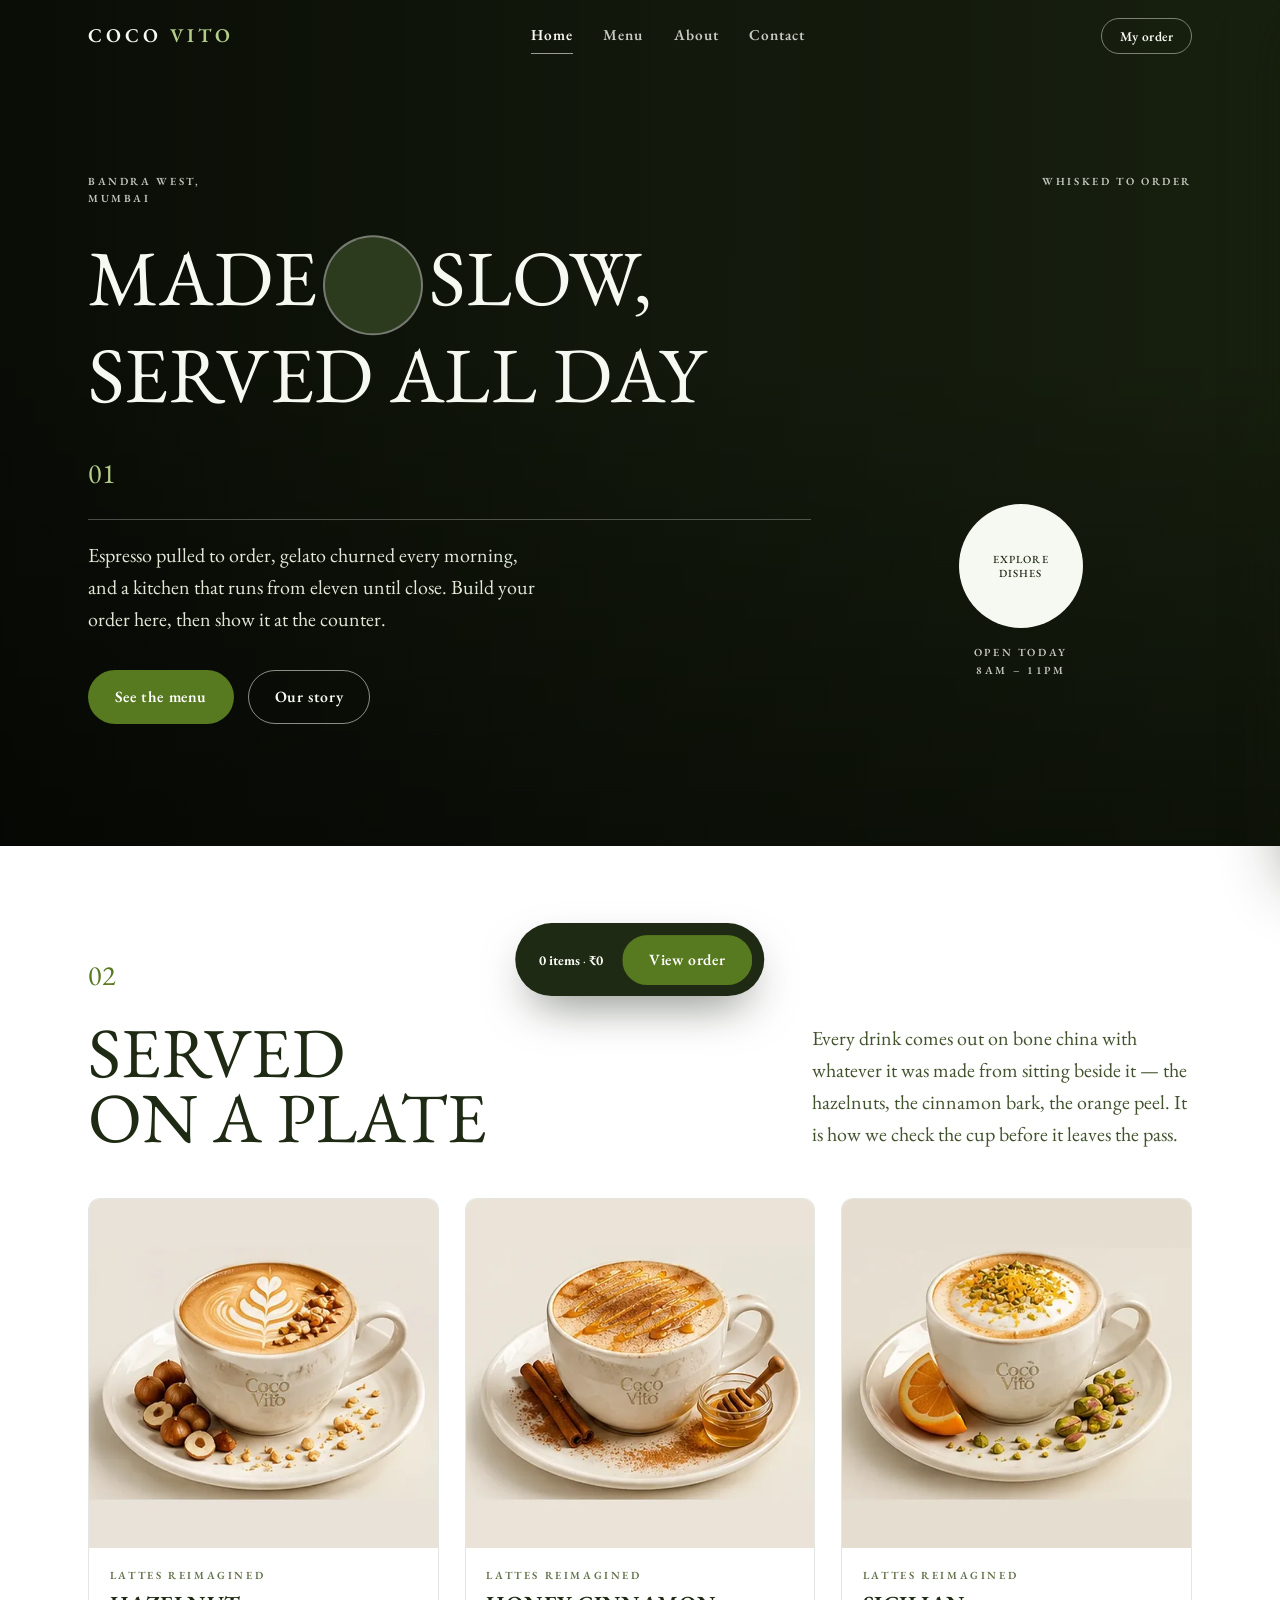
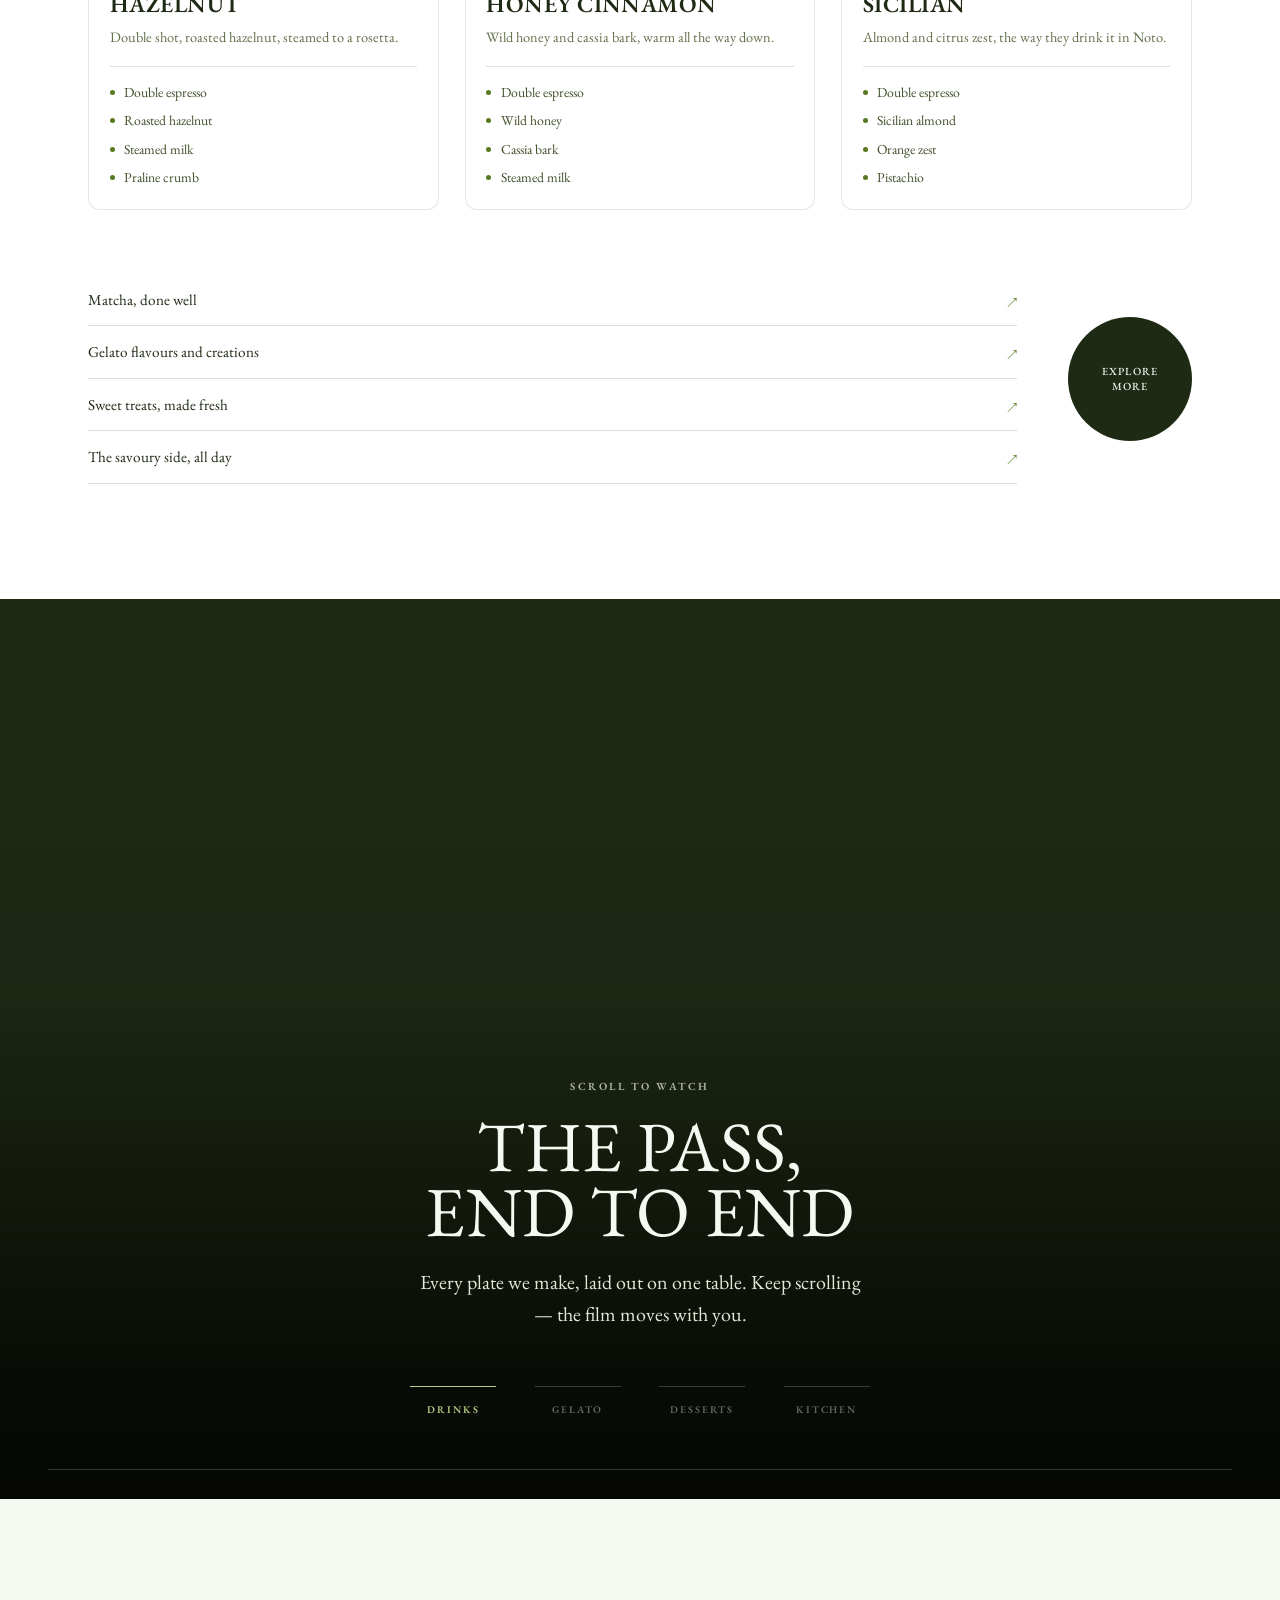
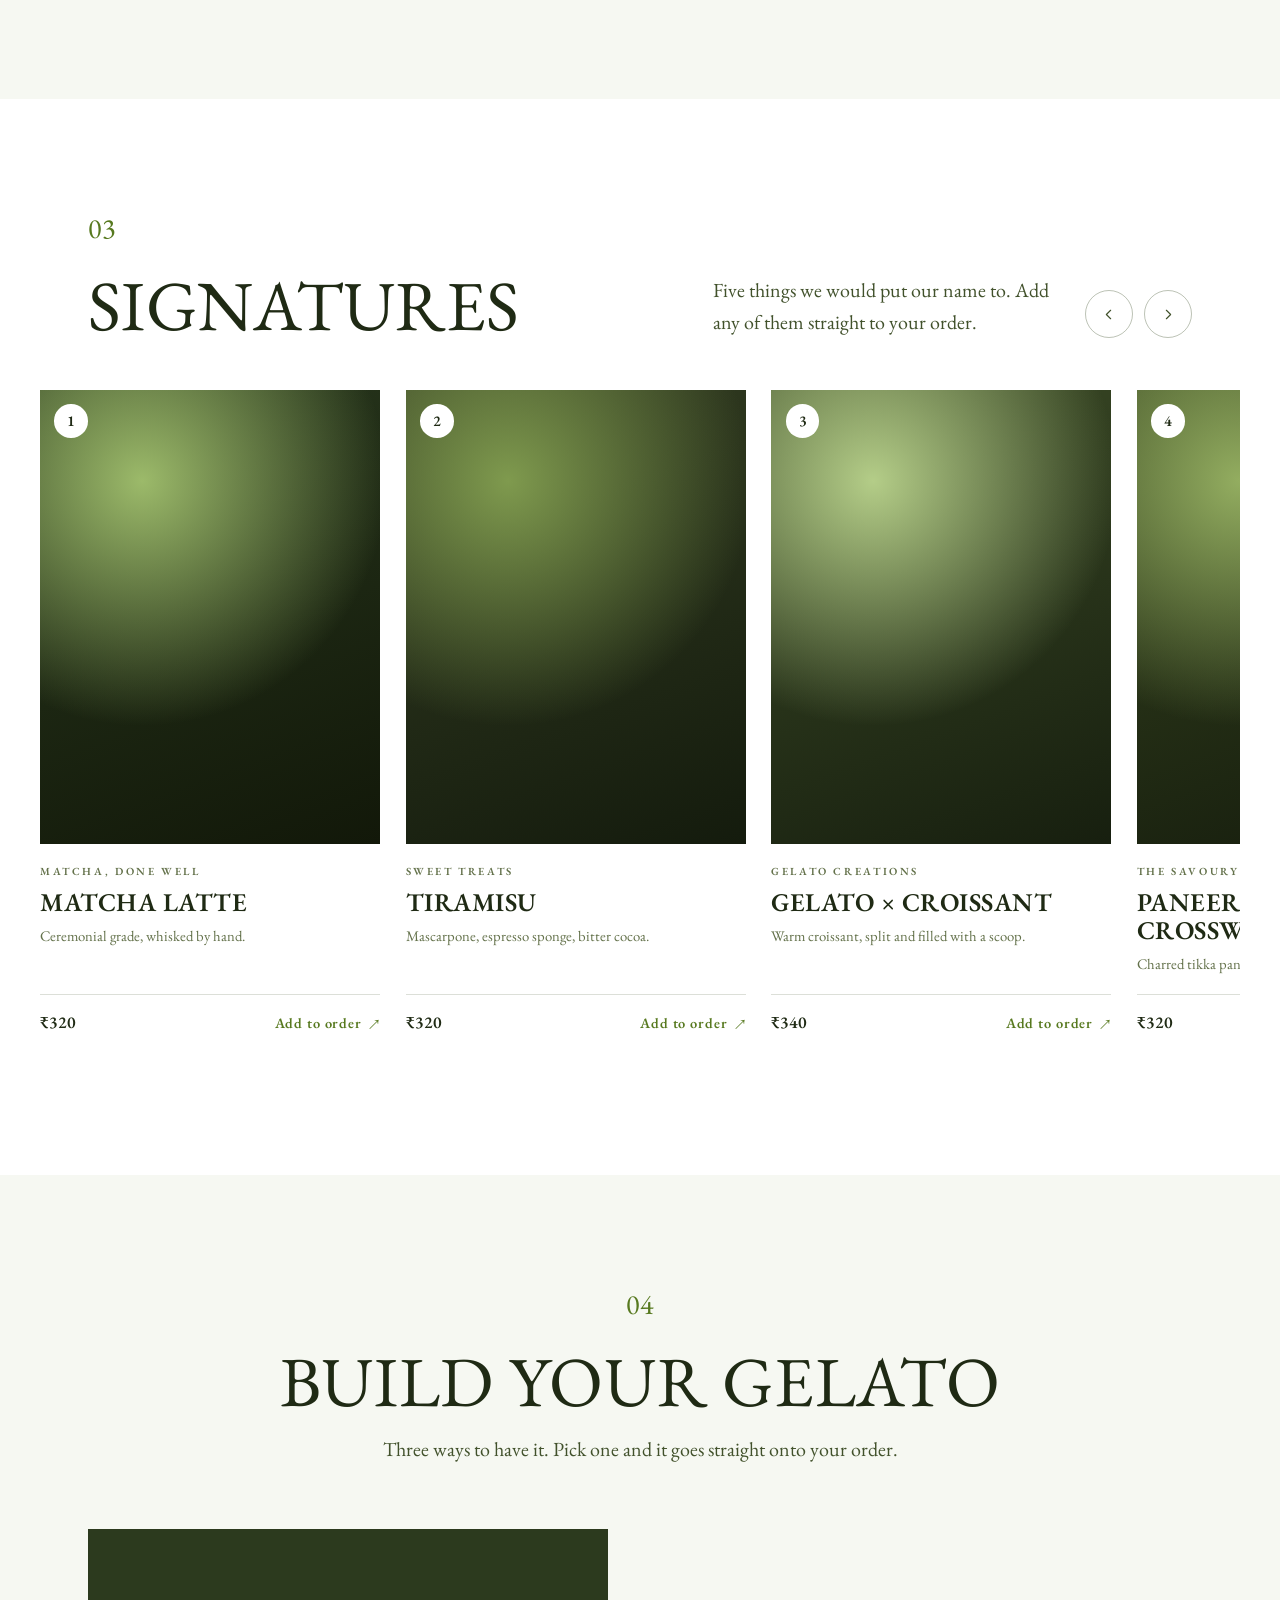
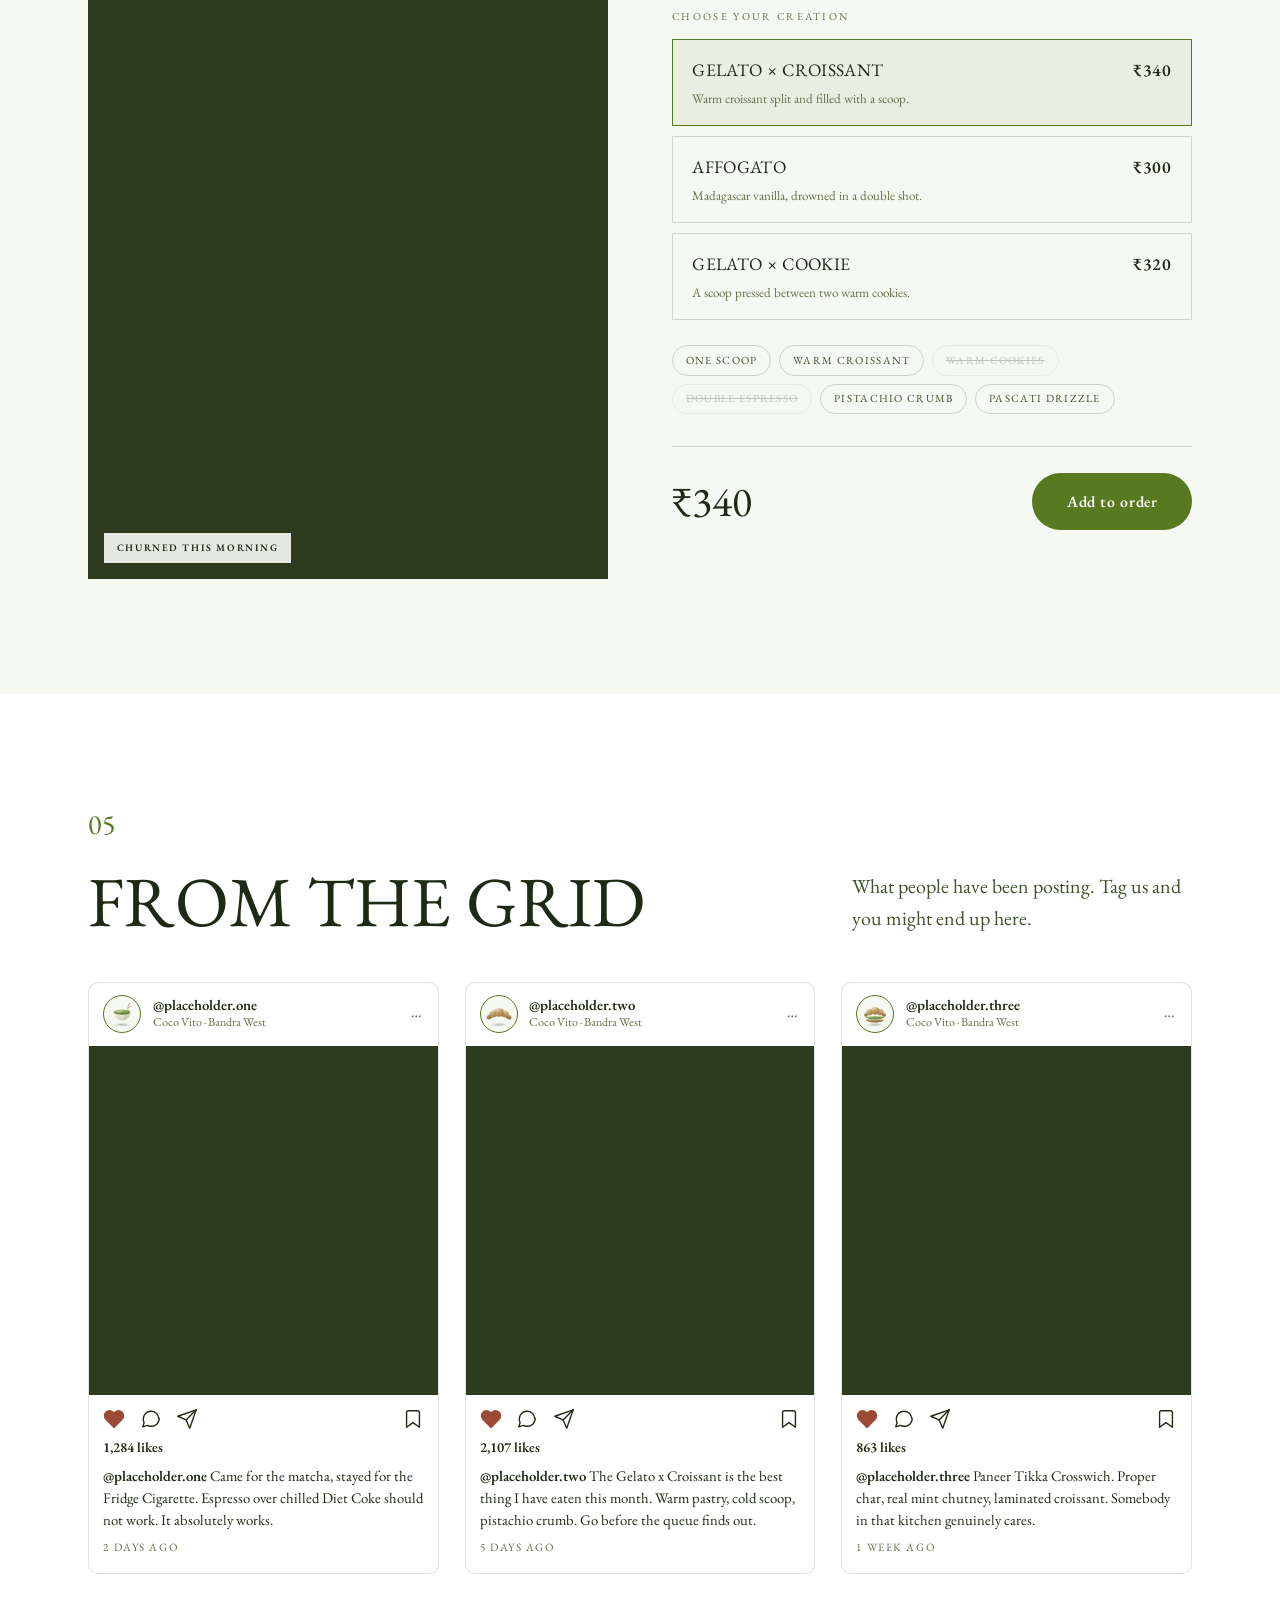
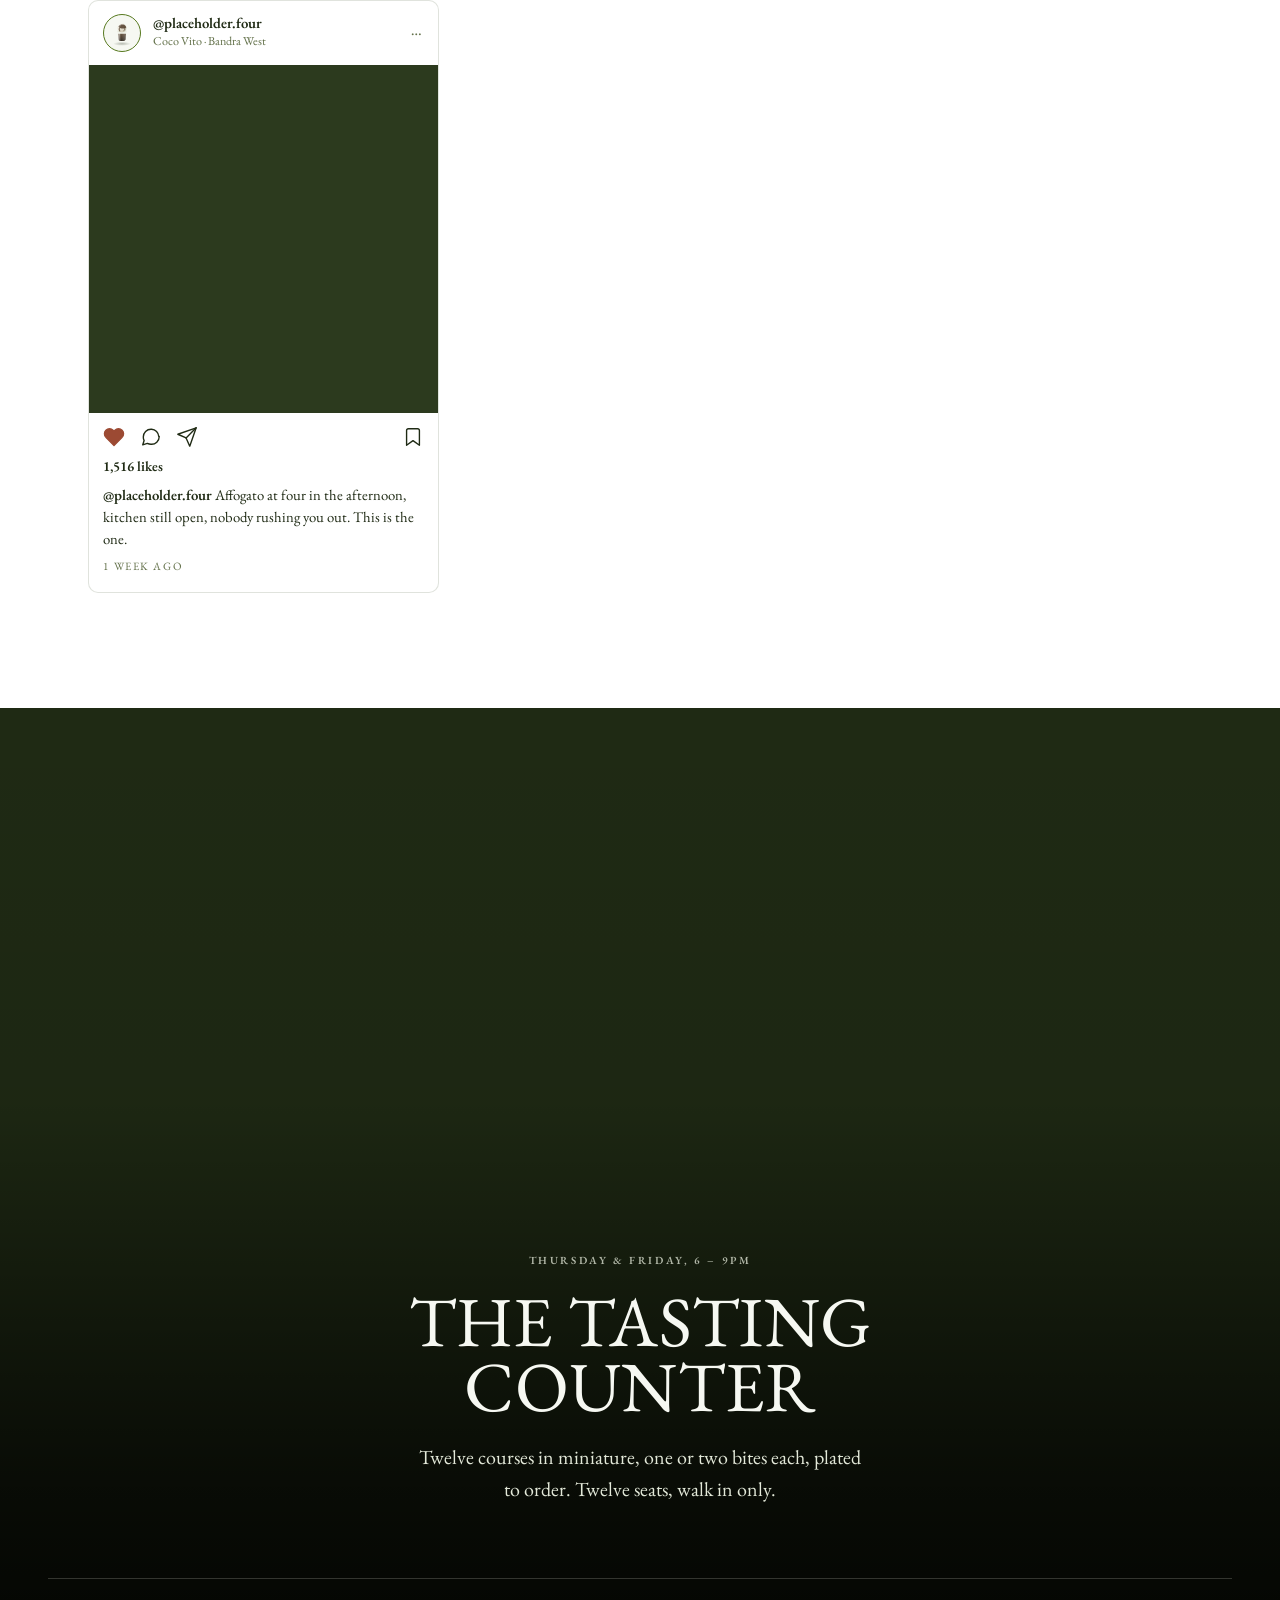
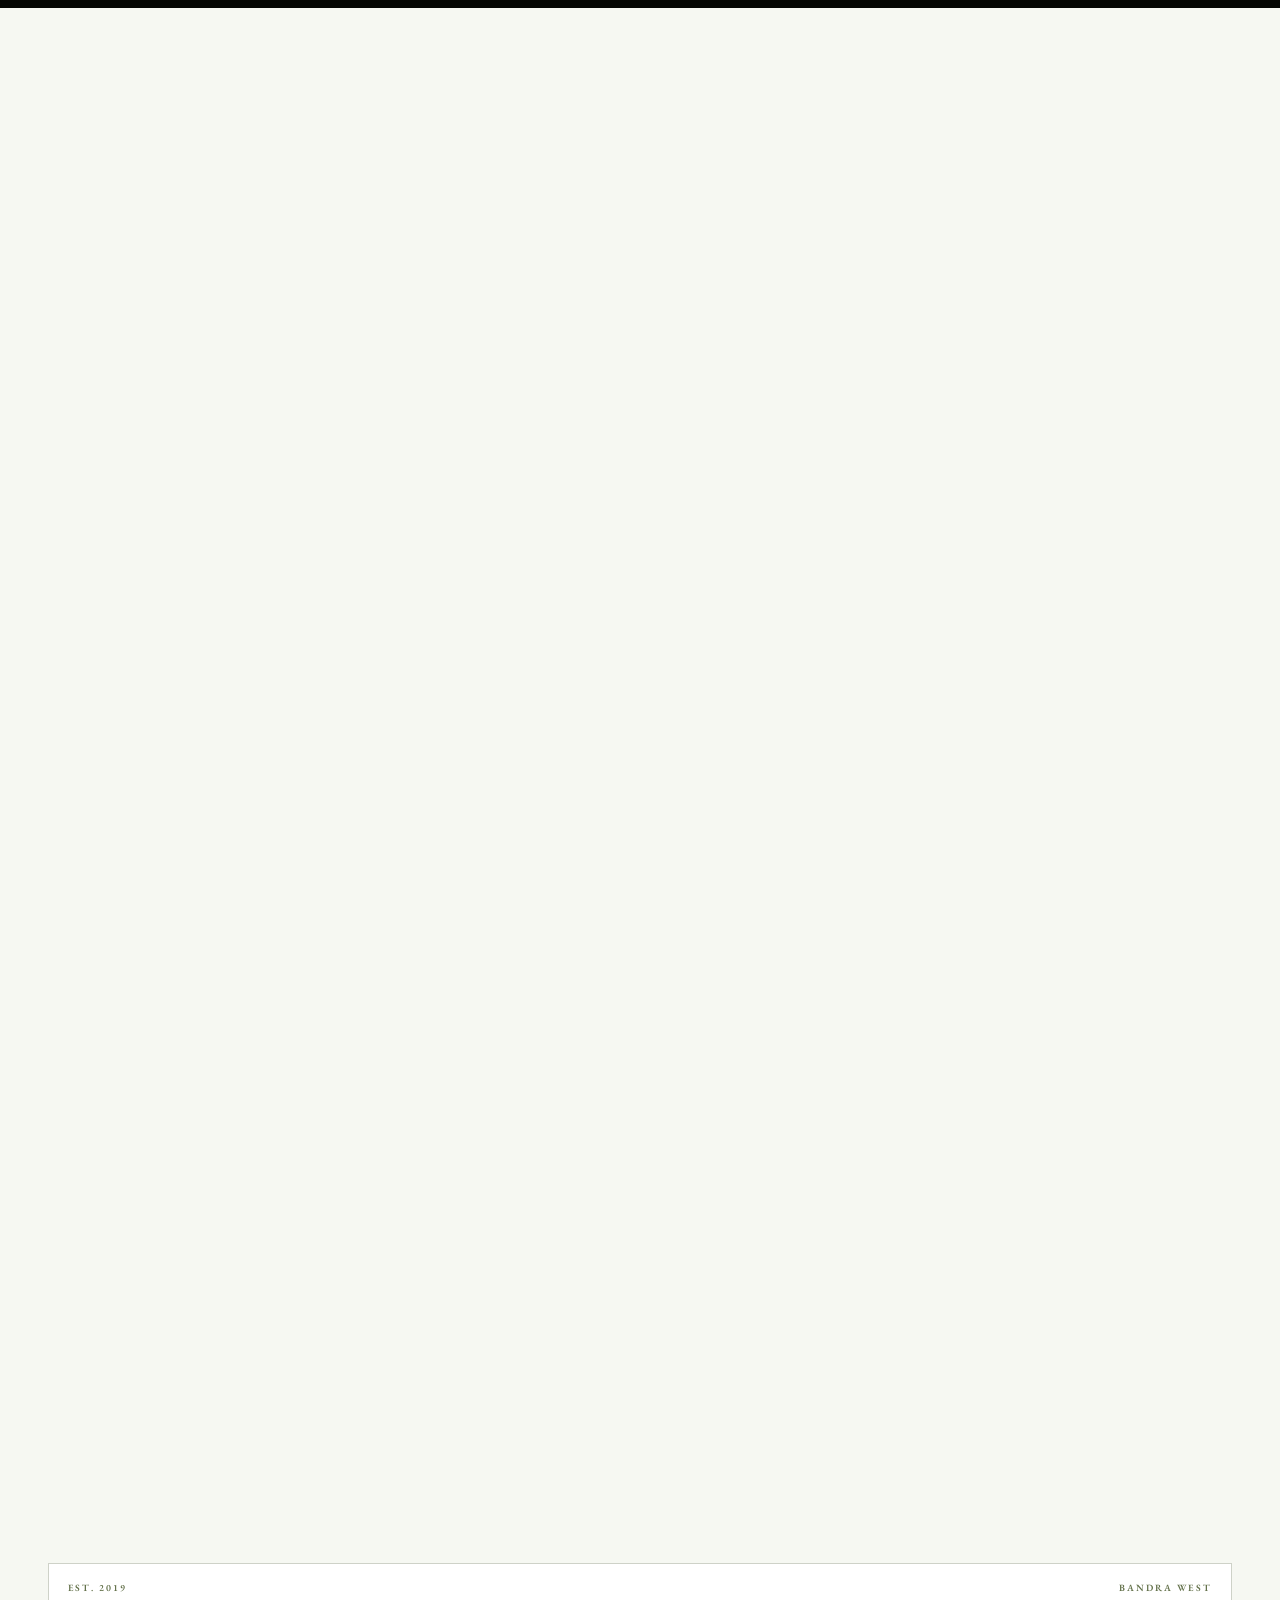
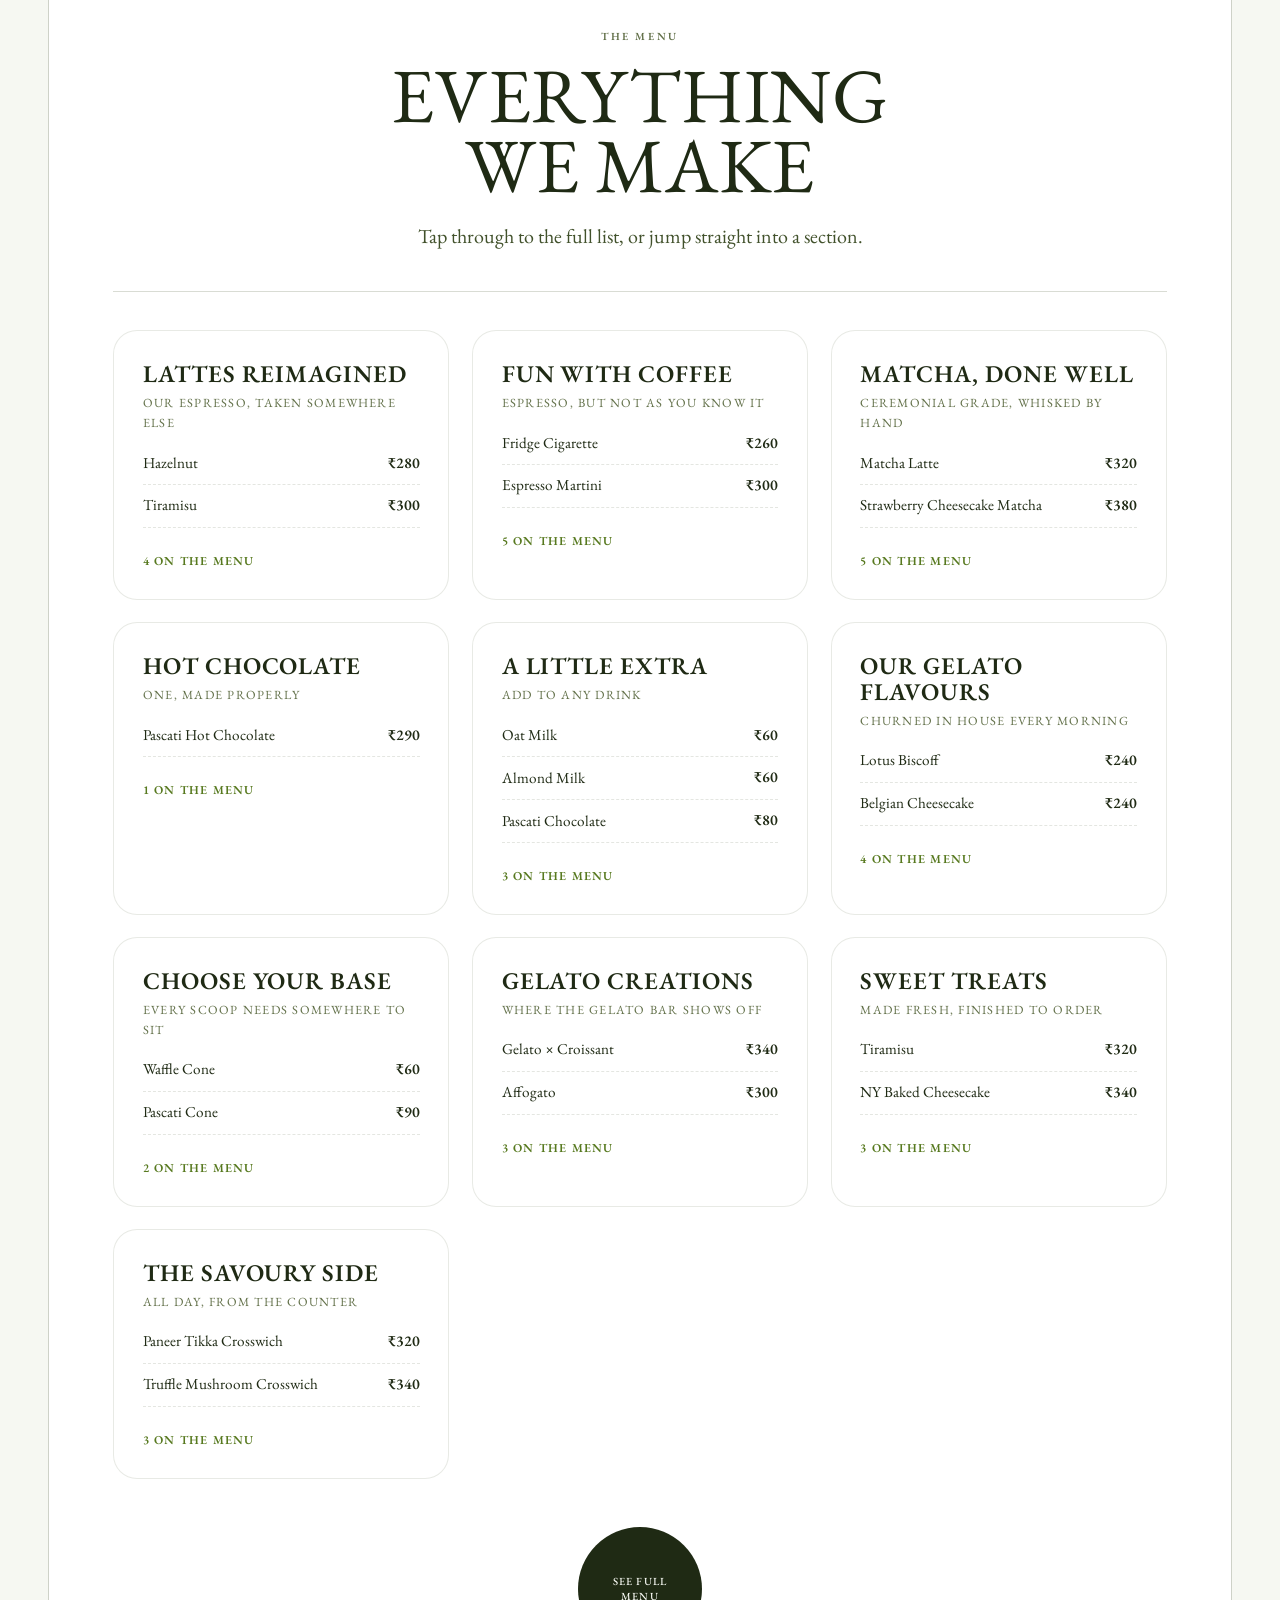
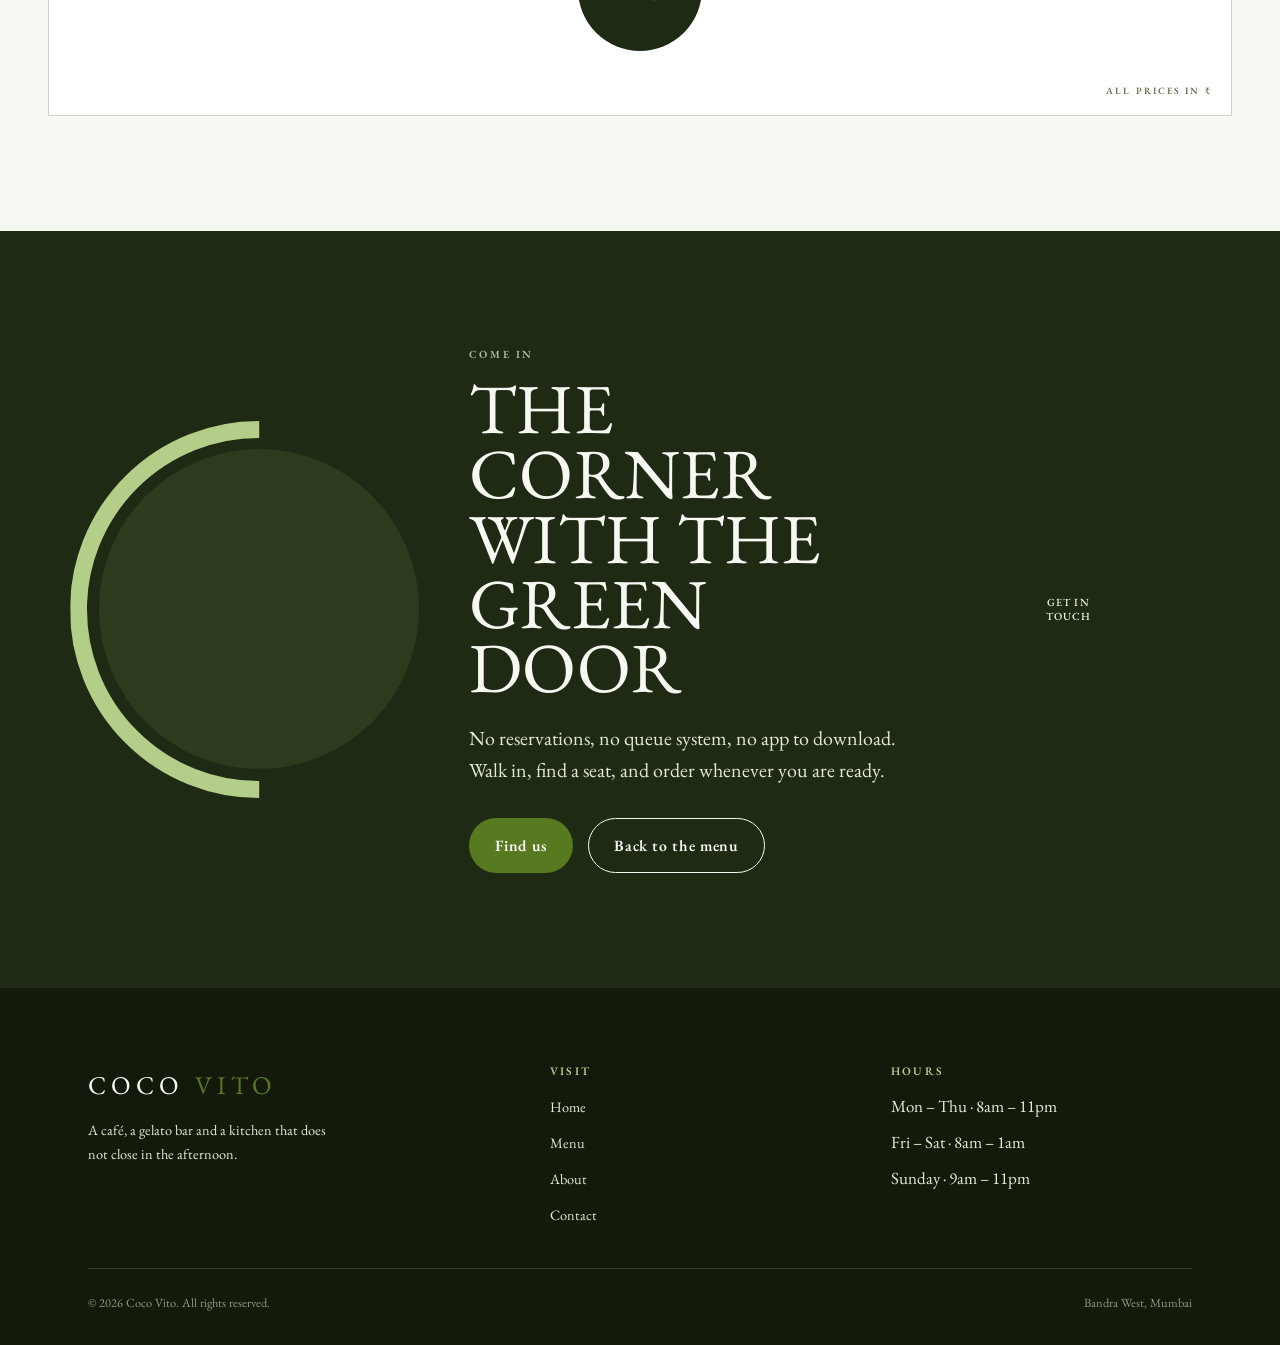
==== commit 6ef4ded4: "responsive view" ====
--- a/index.html
+++ b/index.html
@@ -8,8 +8,9 @@
 <link rel="preconnect" href="https://fonts.googleapis.com">
 <link rel="preconnect" href="https://fonts.gstatic.com" crossorigin>
 <link href="https://fonts.googleapis.com/css2?family=EB+Garamond:ital,wght@0,400;0,500;0,600;0,700;1,400;1,500&display=swap" rel="stylesheet">
-<link rel="stylesheet" href="assets/css/styles.css?v=24">
-<link rel="stylesheet" href="assets/css/editorial.css?v=24">
+<link rel="stylesheet" href="assets/css/styles.css?v=26">
+<link rel="stylesheet" href="assets/css/editorial.css?v=26">
+<link rel="stylesheet" href="https://unpkg.com/aos@2.3.4/dist/aos.css">
 </head>
 <body>
 
@@ -66,7 +67,7 @@
         <p class="label">Whisked to order</p>
       </div>
 
-      <div class="hero__title">
+      <div class="hero__title" data-aos="fade-up">
         <h1 class="display display--xl">
           Made<span class="hero__inline-plate">
             <video src="assets/video/dessert.mp4" autoplay muted loop playsinline preload="metadata"></video>
@@ -75,7 +76,7 @@
       </div>
 
       <div class="hero__foot">
-        <div class="hero__foot-copy">
+        <div class="hero__foot-copy" data-aos="fade-up" data-aos-delay="100">
           <p class="num">01</p>
           <hr class="rule" style="margin:.9rem 0 1.2rem">
           <p class="lede">
@@ -89,7 +90,7 @@
           </div>
         </div>
 
-        <div class="hero__foot-orb">
+        <div class="hero__foot-orb" data-aos="fade-left" data-aos-delay="200">
           <a class="orb" href="#builder">Explore<br>Dishes</a>
           <p class="label" style="text-align:center">Open today<br>8am – 11pm</p>
         </div>
@@ -101,7 +102,7 @@
   <section class="section section--paper" id="drinks">
     <div class="wrap">
 
-      <div class="sig-head reveal">
+      <div class="sig-head" data-aos="fade-up">
         <div>
           <p class="num">02</p>
           <h2 class="display display--lg" style="margin:.7rem 0 0">Served<br>On A Plate</h2>
@@ -115,7 +116,7 @@
 
       <div class="plate-grid" id="plateGrid"></div>
 
-      <div class="drinks-foot reveal">
+      <div class="drinks-foot" data-aos="fade-up">
         <ul class="index-list">
           <li><a href="menu.html#matcha">Matcha, done well <span class="arrow">&#8599;</span></a></li>
           <li><a href="menu.html#gelato">Gelato flavours and creations <span class="arrow">&#8599;</span></a></li>
@@ -156,7 +157,7 @@
   <!-- ===================================================== signatures -->
   <section class="section section--paper">
     <div class="wrap">
-      <div class="sig-head reveal">
+      <div class="sig-head" data-aos="fade-up">
         <div>
           <p class="num">03</p>
           <h2 class="display display--lg" style="margin:.7rem 0 0">Signatures</h2>
@@ -186,7 +187,7 @@
   <!-- ================================================ gelato creations -->
   <section class="section" id="builder">
     <div class="wrap">
-      <div class="section-head reveal" style="text-align:center">
+      <div class="section-head" data-aos="fade-up" style="text-align:center">
         <p class="num">04</p>
         <h2 class="display display--lg" style="margin:.8rem 0 1.2rem">Build Your Gelato</h2>
         <p class="lede" style="margin-inline:auto">
@@ -194,7 +195,7 @@
         </p>
       </div>
 
-      <div class="fries">
+      <div class="fries" data-aos="fade-up">
         <div class="fries__media">
           <video src="assets/video/dessert.mp4" autoplay muted loop playsinline preload="metadata"></video>
           <span class="fries__badge">Churned this morning</span>
@@ -256,7 +257,7 @@
   <!-- ========================================================= reviews -->
   <section class="section section--paper">
     <div class="wrap">
-      <div class="sig-head reveal">
+      <div class="sig-head" data-aos="fade-up">
         <div>
           <p class="num">05</p>
           <h2 class="display display--lg" style="margin:.7rem 0 0">From The Grid</h2>
@@ -291,7 +292,7 @@
   <!-- ==================================================== framed menu -->
   <section class="section">
     <div class="wrap wrap--wide">
-      <div class="frame reveal">
+      <div class="frame" data-aos="fade-up">
         <span class="frame__corner frame__corner--tl">Est. 2019</span>
         <span class="frame__corner frame__corner--tr">Bandra West</span>
         <span class="frame__corner frame__corner--br">All prices in &#8377;</span>
@@ -314,7 +315,7 @@
   <!-- ======================================================= closing -->
   <section class="section section--dark">
     <div class="wrap">
-      <div class="split">
+      <div class="split" data-aos="fade-up">
         <div class="split__media">
           <div class="plate-wrap plate-wrap--soft">
             <div class="plate">
@@ -425,9 +426,10 @@
 
 <div class="toast" id="toast" role="status" aria-live="polite"></div>
 
-<script src="assets/js/icons.js?v=24"></script>
-<script src="assets/js/menu-data.js?v=24"></script>
-<script src="assets/js/app.js?v=24"></script>
+<script src="https://unpkg.com/aos@2.3.4/dist/aos.js"></script>
+<script src="assets/js/icons.js?v=26"></script>
+<script src="assets/js/menu-data.js?v=26"></script>
+<script src="assets/js/app.js?v=26"></script>
 <script>document.getElementById('year').textContent = new Date().getFullYear();</script>
 </body>
 </html>
--- a/assets/css/styles.css
+++ b/assets/css/styles.css
@@ -143,8 +143,10 @@
 /* ---------- header ---------- */
 
 .site-header {
-  position: sticky;
+  position: fixed;
   top: 0;
+  left: 0;
+  right: 0;
   z-index: 60;
   height: var(--header-h);
   display: flex;
@@ -1074,10 +1076,62 @@
     transition-duration: .001ms !important;
   }
   .reveal { opacity: 1; transform: none; }
+  /* never let an AOS element sit hidden when motion is off */
+  [data-aos] { opacity: 1 !important; transform: none !important; }
 }
 
 @media print {
+  [data-aos] { opacity: 1 !important; transform: none !important; }
   .site-header, .order-bar, .drawer, .scrim, .site-footer, .counter__actions { display: none !important; }
   .counter { position: static; opacity: 1; pointer-events: auto; }
   body { background: #fff; }
 }
+
+/* ==========================================================================
+   Responsive refinements
+   The layout is fluid throughout; these tidy up the extremes — very small
+   phones, short landscape screens, touch targets and very wide monitors.
+   ========================================================================== */
+
+/* Small phones: tighten the gutter and keep the header controls from crowding.
+   Full-width primary actions read better than two half-width buttons here. */
+@media (max-width: 400px) {
+  :root { --gutter: 1.1rem; }
+
+  .order-pill { padding: .45rem .85rem; font-size: .8rem; }
+  .brand { font-size: 1.1rem; letter-spacing: .1em; }
+
+  .hero__actions { gap: .6rem; }
+  .hero__actions .btn { flex: 1 1 100%; }
+
+  .btn { padding: .8rem 1.3rem; }
+  .btn--lg { padding: .95rem 1.5rem; }
+
+  .counter__actions { flex-wrap: wrap; }
+}
+
+/* Keep the sticky order bar clear of the phone's home indicator. */
+@media (max-width: 720px) {
+  .order-bar { bottom: calc(1rem + env(safe-area-inset-bottom)); }
+}
+
+/* Short landscape phones: the full-height hero/film would push everything off
+   the screen, so cap them to the viewport and let content breathe. */
+@media (max-height: 560px) and (orientation: landscape) {
+  .hero--editorial.hero--film { min-height: auto; }
+  .film__pin { min-height: 0; }
+  .drawer { width: min(440px, 92vw); }
+}
+
+/* Comfortable minimum tap targets on touch devices. */
+@media (hover: none) and (pointer: coarse) {
+  .add { width: 40px; height: 40px; }
+  .nav-toggle { padding: .65rem; }
+  .icon-btn { padding: .55rem; }
+}
+
+/* Very wide monitors: let the reading column grow a little rather than
+   stranding the content in the middle of a huge screen. */
+@media (min-width: 1700px) {
+  :root { --maxw: 1320px; }
+}
--- a/assets/css/editorial.css
+++ b/assets/css/editorial.css
@@ -787,7 +787,6 @@
 /* A transparent bar needs something behind it, so the dark hero starts at the
    very top of the page and runs underneath the header. */
 .page-hero {
-  margin-top: calc(var(--header-h) * -1);
   padding-top: calc(var(--header-h) + clamp(4rem, 9vw, 7rem));
 }
 
@@ -960,8 +959,8 @@
   color: var(--deep);
   min-height: auto;
   display: block;
-  /* runs under the transparent header instead of starting below it */
-  margin-top: calc(var(--header-h) * -1);
+  /* a fixed header overlays the top of the hero; the padding keeps the
+     content clear of it */
   padding-block: calc(var(--header-h) + clamp(.9rem, 2vw, 1.6rem)) clamp(2.5rem, 6vw, 5rem);
 }
 .hero__top {
